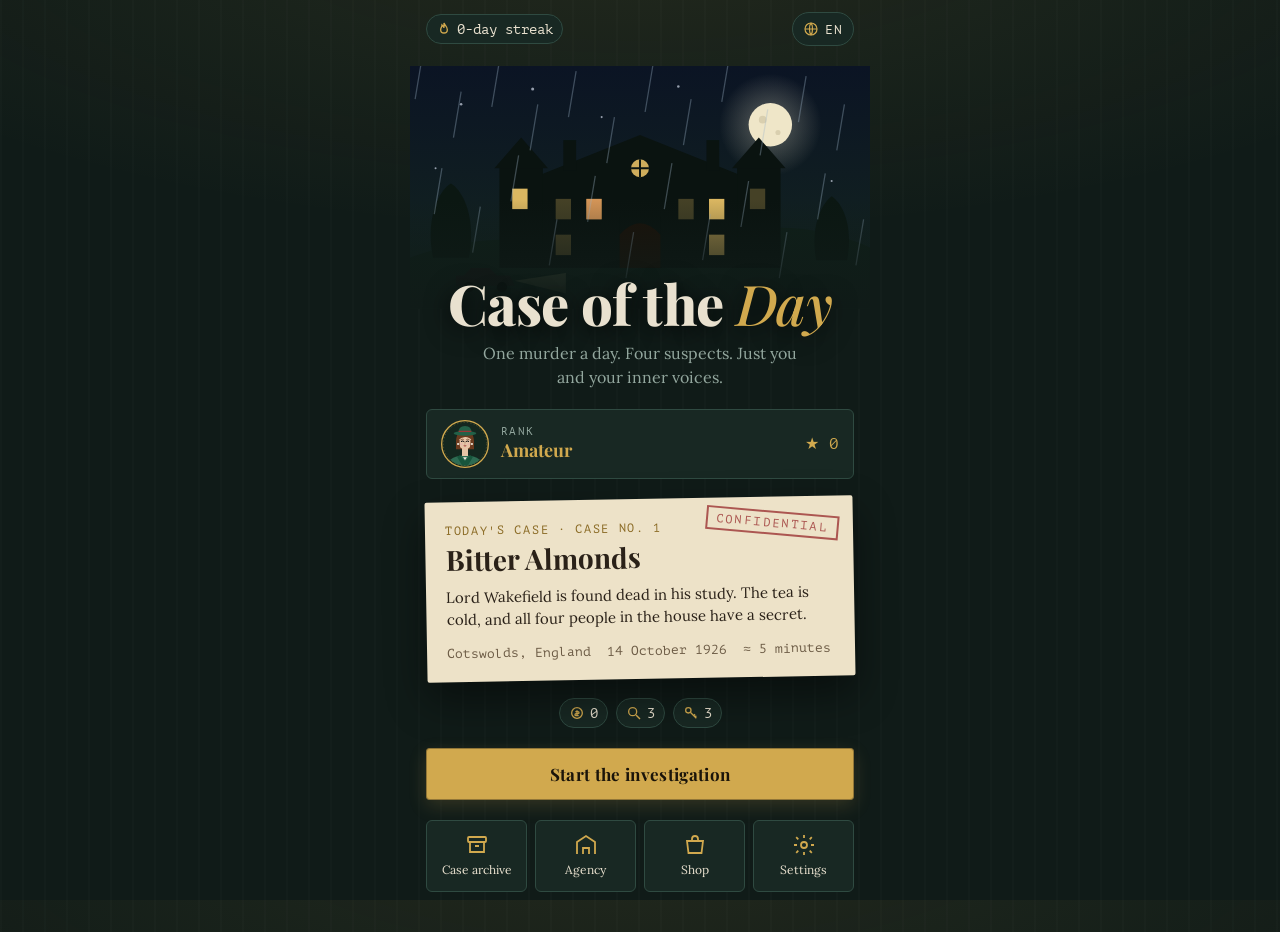
==== index.html @ a6a8a3fe "Case of the Day: web demo (43 cases) and privacy policy" ====
<!doctype html><html lang="en"><head><meta charset="utf-8">
<meta name="viewport" content="width=device-width,initial-scale=1,viewport-fit=cover,user-scalable=no">
<meta name="theme-color" content="#101b18">
<title>Case of the Day</title>
<style>:root{padding-top:env(safe-area-inset-top,0px);padding-bottom:env(safe-area-inset-bottom,0px)}body{margin:0;overscroll-behavior:none}img{max-width:100%}</style>
<meta name="description" content="A cozy 1920s mystery: one new case every day. Search the scene, catch the lie, name the culprit. Free in your browser.">
<meta property="og:title" content="Case of the Day">
<meta property="og:description" content="A cozy 1920s mystery: one new case every day. Search the scene, catch the lie, name the culprit. Free in your browser.">
<meta property="og:type" content="website">
<meta name="twitter:card" content="summary_large_image">
<link rel="icon" type="image/png" href="icon.png">
</head><body>
<link rel="stylesheet" href="fonts.css">
<link rel="stylesheet" href="css/app.css">

<div class="app" id="app">

  <!-- HOME -->
  <section id="s-home" hidden>
    <div class="title-top">
      <span class="chip" id="home-streak-chip"><svg viewBox="0 0 24 24" fill="none" stroke="currentColor" stroke-width="2"><path d="M12 3c1 4 5 5 5 10a5 5 0 0 1-10 0c0-3 2-4 2-7 1 1 2 2 3 4 0-3 0-5 0-7Z"/></svg><span id="home-streak"></span></span>
      <button class="lang-btn" data-open-lang><svg viewBox="0 0 24 24" fill="none" stroke="currentColor" stroke-width="1.8"><circle cx="12" cy="12" r="9"/><path d="M3 12h18M12 3c3 3.2 3 14.8 0 18M12 3c-3 3.2-3 14.8 0 18"/></svg><span class="lang-code">RU</span></button>
    </div>
    <div class="hero" aria-hidden="true">
      <svg viewBox="0 0 360 190">
        <defs>
          <linearGradient id="sky" x1="0" y1="0" x2="0" y2="1"><stop offset="0" stop-color="#0b1424"/><stop offset="1" stop-color="#14261f"/></linearGradient>
          <radialGradient id="moonglow" cx=".5" cy=".5" r=".5"><stop offset="0" stop-color="#f3ecd2" stop-opacity=".35"/><stop offset="1" stop-color="#f3ecd2" stop-opacity="0"/></radialGradient>
          <linearGradient id="fade" x1="0" y1="0" x2="0" y2="1"><stop offset=".55" stop-color="#101b18" stop-opacity="0"/><stop offset="1" stop-color="#101b18"/></linearGradient>
          <clipPath id="heroclip"><rect width="360" height="190"/></clipPath>
        </defs>
        <rect width="360" height="190" fill="url(#sky)"/>
        <circle cx="282" cy="46" r="40" fill="url(#moonglow)"/><circle cx="282" cy="46" r="17" fill="#efe6c8"/>
        <circle cx="276" cy="42" r="3" fill="#d9cfaf"/><circle cx="288" cy="52" r="2" fill="#d9cfaf"/>
        <g fill="#cfd7e6" opacity=".7"><circle cx="40" cy="30" r="1"/><circle cx="96" cy="18" r="1.2"/><circle cx="150" cy="40" r=".8"/><circle cx="210" cy="16" r="1"/><circle cx="330" cy="90" r=".8"/><circle cx="20" cy="80" r=".8"/></g>
        <path d="M0 150q60-22 120-10t120-6 120 8v48H0Z" fill="#0f1f19"/>
        <path d="M18 150c-6-30 4-52 14-58 10 6 20 28 14 58Z" fill="#0b1712"/><path d="M318 152c-5-26 4-44 12-50 9 6 17 24 12 50Z" fill="#0b1712"/>
        <g fill="#0a1310"><rect x="88" y="92" width="184" height="66"/><path d="M80 94 180 54 280 94Z"/><rect x="70" y="78" width="34" height="80"/><path d="M66 80 87 56 108 80Z"/><rect x="256" y="78" width="34" height="80"/><path d="M252 80 273 56 294 80Z"/><rect x="120" y="58" width="10" height="24"/><rect x="232" y="58" width="10" height="24"/><rect x="164" y="118" width="32" height="40"/></g>
        <path d="M164 158v-26q16-18 32 0v26" fill="#1a120a"/>
        <g fill="#f2c96a"><rect x="80" y="96" width="12" height="16" opacity=".9"/><rect x="114" y="104" width="12" height="16" opacity=".25"/><rect x="138" y="104" width="12" height="16" class="lit"/><rect x="210" y="104" width="12" height="16" opacity=".25"/><rect x="234" y="104" width="12" height="16" opacity=".9"/><rect x="266" y="96" width="12" height="16" opacity=".25"/><rect x="114" y="132" width="12" height="16" opacity=".25"/><rect x="234" y="132" width="12" height="16" opacity=".6"/><circle cx="180" cy="80" r="7" opacity=".85"/></g>
        <rect x="138" y="104" width="12" height="16" fill="#9c3434" opacity=".35"/><path d="M180 73v14M173 80h14" stroke="#0a1310" stroke-width="1.5"/>
        <g transform="translate(36 160)"><path d="M0 12h46l-4-8h-10l-6-6h-14l-6 6H0Z" fill="#161616"/><circle cx="10" cy="13" r="4" fill="#050505"/><circle cx="36" cy="13" r="4" fill="#050505"/><path d="M46 8l40-6v16Z" fill="#f2e3a6" opacity=".18"/></g>
        <g clip-path="url(#heroclip)" stroke="#9fb4c8" stroke-opacity=".35" stroke-width="1"><g class="rain"><path d="M10 -10l-6 36M40 20l-6 36M70 -4l-6 36M100 30l-6 36M130 4l-6 36M160 40l-6 36M190 0l-6 36M220 26l-6 36M250 -8l-6 36M280 34l-6 36M310 8l-6 36M340 30l-6 36"/><path d="M25 80l-6 36M55 110l-6 36M85 70l-6 36M115 120l-6 36M145 86l-6 36M175 130l-6 36M205 76l-6 36M235 116l-6 36M265 90l-6 36M295 130l-6 36M325 84l-6 36M355 120l-6 36"/></g></g>
        <rect width="360" height="190" fill="url(#fade)"/>
      </svg>
    </div>
    <div class="brand-wrap">
      <div class="brand" data-i18n-html="brand"></div>
      <p class="tagline" data-i18n="tagline"></p>
    </div>
    <div class="rank-card" id="home-rank"></div>
    <button class="offer-banner" id="home-offer" data-act="shop" hidden></button>
    <div class="gift-line" id="home-gift" hidden></div>
    <article class="case-card" id="home-case"></article>
    <div class="home-stats">
      <span class="chip"><svg viewBox="0 0 24 24" fill="none" stroke="currentColor" stroke-width="2"><circle cx="12" cy="12" r="8"/><path d="M12 8v8M9.5 10h4a1.5 1.5 0 0 1 0 3h-3a1.5 1.5 0 0 0 0 3h4"/></svg><span id="home-coins">0</span></span>
      <span class="chip"><svg viewBox="0 0 24 24" fill="none" stroke="currentColor" stroke-width="2"><circle cx="10" cy="10" r="6"/><path d="m15 15 6 6"/></svg><span id="home-hints">3</span></span>
      <span class="chip"><svg viewBox="0 0 24 24" fill="none" stroke="currentColor" stroke-width="2"><circle cx="8" cy="8" r="4"/><path d="M11 11l9 9M16 16l2-2M18 18l2-2"/></svg><span id="home-keys">3</span></span>
    </div>
    <button class="btn wide" id="btn-daily"></button>
    <div class="home-nav">
      <button class="icon-btn" id="btn-archive"><svg viewBox="0 0 24 24" fill="none" stroke="currentColor" stroke-width="1.8"><rect x="3" y="4" width="18" height="5" rx="1"/><path d="M5 9v10h14V9M10 13h4"/></svg><span data-i18n="archive"></span></button>
      <button class="icon-btn" id="btn-agency"><svg viewBox="0 0 24 24" fill="none" stroke="currentColor" stroke-width="1.8"><path d="M3 21V9l9-6 9 6v12"/><path d="M9 21v-6h6v6"/></svg><span data-i18n="agency"></span></button>
      <button class="icon-btn" id="btn-shop"><svg viewBox="0 0 24 24" fill="none" stroke="currentColor" stroke-width="1.8"><path d="M4 8h16l-1.5 12h-13Z"/><path d="M9 8V6a3 3 0 0 1 6 0v2"/></svg><span data-i18n="shop"></span></button>
      <button class="icon-btn" id="btn-settings"><svg viewBox="0 0 24 24" fill="none" stroke="currentColor" stroke-width="1.8"><circle cx="12" cy="12" r="3"/><path d="M12 2v3M12 19v3M4.2 4.2l2.1 2.1M17.7 17.7l2.1 2.1M2 12h3M19 12h3M4.2 19.8l2.1-2.1M17.7 6.3l2.1-2.1"/></svg><span data-i18n="settings"></span></button>
    </div>
  </section>

  <!-- INTRO -->
  <section id="s-intro" hidden>
    <div class="eyebrow" id="intro-eyebrow"></div>
    <h2 style="font-size:30px" id="intro-title"></h2>
    <div class="narr" id="intro-text"></div>
    <div class="cast" id="intro-cast"></div>
    <div class="voice static" id="intro-voice"></div>
    <div id="intro-disguise"></div>
    <button class="btn wide" id="btn-enter" data-i18n="enter"></button>
    <button class="btn ghost wide" data-go="home" data-i18n="home"></button>
  </section>

  <!-- SEARCH -->
  <section id="s-search" hidden style="padding-top:0">
    <header class="topbar">
      <button class="back" data-go="home" aria-label="Home">‹</button>
      <h1 id="search-title"></h1>
      <div class="chips">
        <span class="timer" id="search-timer">1:15</span>
        <button class="chip btnlike" id="search-hint"><svg viewBox="0 0 24 24" fill="none" stroke="currentColor" stroke-width="2"><circle cx="10" cy="10" r="6"/><path d="m15 15 6 6"/></svg><span id="search-hints">3</span></button>
      </div>
    </header>
    <div class="search-count" id="search-count"></div>
    <div class="scene-wrap" id="search-scene"></div>
    <p style="color:var(--muted);font-size:14px;margin:12px 0 0" data-i18n="searchHelp"></p>
  </section>

  <!-- MINI-GAME -->
  <section id="s-mini" hidden>
    <div class="mini-head">
      <div><div class="eyebrow" id="mini-eyebrow"></div><h2 style="font-size:26px;margin-top:4px" id="mini-title"></h2></div>
      <span class="chip"><svg viewBox="0 0 24 24" fill="none" stroke="currentColor" stroke-width="2"><circle cx="10" cy="10" r="6"/><path d="m15 15 6 6"/></svg><span id="mini-hints">3</span></span>
    </div>
    <p style="margin:0;color:var(--muted)" id="mini-help"></p>
    <div class="mini-box" id="mini-box"></div>
    <div class="finding mini-result" id="mini-result" hidden></div>
    <button class="btn ghost wide" id="mini-hint" data-i18n="miniHint"></button>
    <button class="btn wide" id="mini-next" data-i18n="next" hidden></button>
  </section>

  <!-- FINDINGS -->
  <section id="s-findings" hidden>
    <div class="eyebrow" data-i18n="searchDone"></div>
    <h2 style="font-size:28px" data-i18n="findingsTitle"></h2>
    <div style="display:grid;gap:10px" id="findings-list"></div>
    <button class="btn wide" id="btn-to-hub" data-i18n="toHub"></button>
  </section>

  <!-- HUB -->
  <section id="s-hub" hidden style="padding-top:0">
    <header class="topbar">
      <button class="back" data-go="home" aria-label="Home">‹</button>
      <h1 id="hub-title"></h1>
      <div class="chips">
        <button class="chip btnlike" id="hub-hint"><svg viewBox="0 0 24 24" fill="none" stroke="currentColor" stroke-width="2"><circle cx="10" cy="10" r="6"/><path d="m15 15 6 6"/></svg><span id="hub-hints">3</span></button>
        <span class="chip"><svg viewBox="0 0 24 24" fill="none" stroke="currentColor" stroke-width="2"><circle cx="12" cy="12" r="8"/><path d="M12 8v8M9.5 10h4a1.5 1.5 0 0 1 0 3h-3a1.5 1.5 0 0 0 0 3h4"/></svg><span id="hub-coins">0</span></span>
      </div>
    </header>
    <div class="stage">
      <div id="tab-scene" hidden>
        <div class="hintline"><span data-i18n="sceneHelp"></span></div>
        <div class="token-line" id="token-line"></div>
        <div class="scene-wrap" id="hub-scene" style="margin-top:12px"></div>
      </div>
      <div id="tab-suspects">
        <div class="hintline"><span data-i18n="suspectsHelp"></span></div>
        <div class="suspects" id="suspects" style="margin-top:12px"></div>
      </div>
      <div id="tab-notes" hidden>
        <div class="hintline"><span data-i18n="notesHelp"></span></div>
        <div class="notebook" id="notebook" style="margin-top:12px"></div>
      </div>
    </div>
    <nav class="tabbar">
      <div class="tabbar-in" role="tablist">
        <button class="tab" role="tab" data-tab="scene"><svg viewBox="0 0 24 24" fill="none" stroke="currentColor" stroke-width="1.8"><circle cx="10" cy="10" r="6"/><path d="m15 15 6 6"/></svg><span class="lbl" data-i18n="tabScene"></span></button>
        <button class="tab" role="tab" data-tab="suspects"><svg viewBox="0 0 24 24" fill="none" stroke="currentColor" stroke-width="1.8"><circle cx="9" cy="8" r="3.5"/><path d="M2.5 20c.8-4 3.4-6 6.5-6s5.7 2 6.5 6"/><circle cx="17" cy="9" r="2.5"/><path d="M17 14c2.3 0 4 1.5 4.5 4.5"/></svg><span class="lbl" data-i18n="tabSus"></span><span class="badge" id="badge-sus" hidden></span></button>
        <button class="tab" role="tab" data-tab="notes"><svg viewBox="0 0 24 24" fill="none" stroke="currentColor" stroke-width="1.8"><path d="M5 3h12a2 2 0 0 1 2 2v16H7a2 2 0 0 1-2-2Z"/><path d="M9 8h6M9 12h6M9 16h4"/></svg><span class="lbl" data-i18n="tabNotes"></span></button>
        <button class="btn accuse-btn" id="btn-accuse" data-i18n="accuse"></button>
      </div>
    </nav>
  </section>

  <!-- ACCUSE -->
  <section id="s-accuse" hidden>
    <div>
      <div class="eyebrow" data-i18n="accEyebrow"></div>
      <h2 style="font-size:28px;margin-top:6px" data-i18n="accTitle"></h2>
    </div>
    <div class="attempts" id="attempts"></div>
    <div class="pick-grid" id="pick-sus"></div>
    <div id="ev-wrap" hidden>
      <div class="prove-head"><h3 style="font-size:19px" data-i18n="prove"></h3><span id="prove-count">0 / 2</span></div>
      <div class="ev-list" id="pick-ev"></div>
    </div>
    <div class="verdict" id="verdict" hidden></div>
    <button class="btn ghost wide" id="btn-ask-logic" data-act="ask-logic" data-i18n="askLogic" hidden></button>
    <button class="btn wide" id="btn-confirm" disabled data-i18n="confirm"></button>
    <button class="btn ghost wide" data-go="hub" data-i18n="back"></button>
  </section>

  <!-- RESULT -->
  <section id="s-result" hidden>
    <div class="result-hero"><div id="r-portrait"></div><div class="stamp" id="r-stamp"></div></div>
    <div class="stars" id="r-stars"></div>
    <div class="reward-row">
      <div class="reward"><b id="r-coins">0</b><span data-i18n="rCoins"></span></div>
      <div class="reward"><b id="r-time">0:00</b><span data-i18n="rTime"></span></div>
      <div class="reward"><b id="r-lies">0/0</b><span>💥</span></div>
    </div>
    <div class="solution" id="r-solution"></div>
    <button class="btn wide" id="btn-double" data-act="double" hidden></button>
    <div class="share-box">
      <div class="eyebrow" data-i18n="brag"></div>
      <pre id="r-share"></pre>
      <button class="btn" id="btn-share" data-i18n="shareBtn"></button>
    </div>
    <button class="agency-progress" id="r-agency" data-go="agency"></button>
    <div class="countdown"><span data-i18n="nextIn"></span> <b id="r-next">--:--:--</b></div>
    <div class="notif-ask" id="r-notif" hidden></div>
    <form class="feedback" id="fb">
      <h3 data-i18n="fbTitle"></h3>
      <div class="rate" id="fb-rate" role="group" data-i18n-aria="rateAria">
        <button type="button" data-r="1">1</button><button type="button" data-r="2">2</button><button type="button" data-r="3">3</button><button type="button" data-r="4">4</button><button type="button" data-r="5">5</button>
      </div>
      <label for="fb-text" data-i18n="fbLabel"></label>
      <textarea id="fb-text" maxlength="2000" data-i18n-ph="fbPh"></textarea>
      <button class="btn" type="submit" id="fb-send" data-i18n="fbSend"></button>
      <div class="fb-status" id="fb-status" role="status"></div>
    </form>
    <button class="btn ghost wide" data-go="home" data-i18n="home"></button>
  </section>

  <!-- AGENCY -->
  <section id="s-agency" hidden style="padding-top:0">
    <header class="topbar">
      <button class="back" data-go="home" aria-label="Home">‹</button>
      <h1 data-i18n="agencyT"></h1>
      <div class="chips"><span class="chip"><svg viewBox="0 0 24 24" fill="none" stroke="currentColor" stroke-width="2"><circle cx="12" cy="12" r="8"/><path d="M12 8v8M9.5 10h4a1.5 1.5 0 0 1 0 3h-3a1.5 1.5 0 0 0 0 3h4"/></svg><span id="agency-coins">0</span></span></div>
    </header>
    <div id="agency-room"></div>
    <div><div class="eyebrow" data-i18n="agencyStory"></div><p style="margin:6px 0 0;color:var(--muted);font-size:15px" id="agency-intro"></p></div>
    <div class="rooms" id="agency-rooms"></div>
    <div id="agency-disguise"></div>
    <div><div class="eyebrow" style="margin-bottom:10px" data-i18n="trophies"></div><div class="trophies" id="agency-trophies"></div></div>
  </section>
</div>

<div class="voice-layer" id="voice-layer" aria-live="polite"></div>
<div id="overlay-root"></div>

<script src="js/ui-text.js"></script>
<script src="js/meta-text.js"></script>
<script src="js/minigames.js"></script>
<script src="js/portraits.js"></script>
<script src="js/scenes.js"></script>
<script src="js/audio.js"></script>
<script src="js/platform.js"></script>
<!-- Cases in the game. A new case is added here only after qa-tester ✅ (studio/design/case-pipeline.md); a file in cases/ alone does not reach players. -->
<script src="cases/case001.js"></script>

<script src="cases/case002.js"></script>

<script src="cases/case003.js"></script>

<script src="cases/case004.js"></script>

<script src="cases/case005.js"></script>

<script src="cases/case006.js"></script>

<script src="cases/case007.js"></script>

<script src="cases/case008.js"></script>

<script src="cases/case009.js"></script>

<script src="cases/case010.js"></script>

<script src="cases/case011.js"></script>

<script src="cases/case012.js"></script>

<script src="cases/case013.js"></script>

<script src="cases/case014.js"></script>

<script src="cases/case015.js"></script>

<script src="cases/case016.js"></script>

<script src="cases/case017.js"></script>

<script src="cases/case018.js"></script>

<script src="cases/case019.js"></script>

<script src="cases/case020.js"></script>

<script src="cases/case021.js"></script>

<script src="cases/case022.js"></script>

<script src="cases/case023.js"></script>

<script src="cases/case024.js"></script>

<script src="cases/case025.js"></script>

<script src="cases/case026.js"></script>

<script src="cases/case027.js"></script>

<script src="cases/case028.js"></script>

<script src="cases/case029.js"></script>

<script src="cases/case030.js"></script>

<script src="cases/case031.js"></script>

<script src="cases/case032.js"></script>

<script src="cases/case033.js"></script>

<script src="cases/case034.js"></script>

<script src="cases/case035.js"></script>

<script src="cases/case036.js"></script>

<script src="cases/case037.js"></script>

<script src="cases/case038.js"></script>

<script src="cases/case039.js"></script>

<script src="cases/case040.js"></script>

<script src="cases/case041.js"></script>

<script src="cases/case042.js"></script>

<script src="cases/case043.js"></script>

<script src="js/demo-config.js"></script>
<script src="js/game.js"></script>

</body></html>
---- fonts.css ----
/* cyrillic-ext */
@font-face {
  font-family: 'Lora';
  font-style: italic;
  font-weight: 400;
  font-display: swap;
  src: url(fonts/f000.woff2) format('woff2');
  unicode-range: U+0460-052F, U+1C80-1C8A, U+20B4, U+2DE0-2DFF, U+A640-A69F, U+FE2E-FE2F;
}
/* cyrillic */
@font-face {
  font-family: 'Lora';
  font-style: italic;
  font-weight: 400;
  font-display: swap;
  src: url(fonts/f001.woff2) format('woff2');
  unicode-range: U+0301, U+0400-045F, U+0490-0491, U+04B0-04B1, U+2116;
}
/* math */
@font-face {
  font-family: 'Lora';
  font-style: italic;
  font-weight: 400;
  font-display: swap;
  src: url(fonts/f002.woff2) format('woff2');
  unicode-range: U+0302-0303, U+0305, U+0307-0308, U+0310, U+0312, U+0315, U+031A, U+0326-0327, U+032C, U+032F-0330, U+0332-0333, U+0338, U+033A, U+0346, U+034D, U+0391-03A1, U+03A3-03A9, U+03B1-03C9, U+03D1, U+03D5-03D6, U+03F0-03F1, U+03F4-03F5, U+2016-2017, U+2034-2038, U+203C, U+2040, U+2043, U+2047, U+2050, U+2057, U+205F, U+2070-2071, U+2074-209F, U+20D0-20DC, U+20E1, U+20E5-20EF, U+2100-2112, U+2114-2115, U+2117-2121, U+2123-214F, U+2190, U+2192, U+2194-21AE, U+21B0-21E5, U+21F1-21F2, U+21F4-2211, U+2213-2214, U+2216-22FF, U+2308-230B, U+2310, U+2319, U+231C-2321, U+2336-237A, U+237C, U+2395, U+239B-23B7, U+23D0, U+23DC-23E1, U+2474-2475, U+25AF, U+25B3, U+25B7, U+25BD, U+25C1, U+25CA, U+25CC, U+25FB, U+266D-266F, U+27C0-27FF, U+2900-2AFF, U+2B0E-2B11, U+2B30-2B4C, U+2BFE, U+3030, U+FF5B, U+FF5D, U+1D400-1D7FF, U+1EE00-1EEFF;
}
/* symbols */
@font-face {
  font-family: 'Lora';
  font-style: italic;
  font-weight: 400;
  font-display: swap;
  src: url(fonts/f003.woff2) format('woff2');
  unicode-range: U+0001-000C, U+000E-001F, U+007F-009F, U+20DD-20E0, U+20E2-20E4, U+2150-218F, U+2190, U+2192, U+2194-2199, U+21AF, U+21E6-21F0, U+21F3, U+2218-2219, U+2299, U+22C4-22C6, U+2300-243F, U+2440-244A, U+2460-24FF, U+25A0-27BF, U+2800-28FF, U+2921-2922, U+2981, U+29BF, U+29EB, U+2B00-2BFF, U+4DC0-4DFF, U+FFF9-FFFB, U+10140-1018E, U+10190-1019C, U+101A0, U+101D0-101FD, U+102E0-102FB, U+10E60-10E7E, U+1D2C0-1D2D3, U+1D2E0-1D37F, U+1F000-1F0FF, U+1F100-1F1AE, U+1F1E6-1F1FF, U+1F30D-1F30F, U+1F315, U+1F31C, U+1F31E, U+1F320-1F32C, U+1F336, U+1F378, U+1F37D, U+1F382, U+1F393-1F39F, U+1F3A7-1F3A8, U+1F3AC-1F3AF, U+1F3C2, U+1F3C4-1F3C6, U+1F3CA-1F3CE, U+1F3D4-1F3E0, U+1F3ED, U+1F3F1-1F3F3, U+1F3F5-1F3F7, U+1F408, U+1F415, U+1F41F, U+1F426, U+1F43F, U+1F441-1F442, U+1F444, U+1F446-1F449, U+1F44C-1F44E, U+1F453, U+1F46A, U+1F47D, U+1F4A3, U+1F4B0, U+1F4B3, U+1F4B9, U+1F4BB, U+1F4BF, U+1F4C8-1F4CB, U+1F4D6, U+1F4DA, U+1F4DF, U+1F4E3-1F4E6, U+1F4EA-1F4ED, U+1F4F7, U+1F4F9-1F4FB, U+1F4FD-1F4FE, U+1F503, U+1F507-1F50B, U+1F50D, U+1F512-1F513, U+1F53E-1F54A, U+1F54F-1F5FA, U+1F610, U+1F650-1F67F, U+1F687, U+1F68D, U+1F691, U+1F694, U+1F698, U+1F6AD, U+1F6B2, U+1F6B9-1F6BA, U+1F6BC, U+1F6C6-1F6CF, U+1F6D3-1F6D7, U+1F6E0-1F6EA, U+1F6F0-1F6F3, U+1F6F7-1F6FC, U+1F700-1F80B, U+1F810-1F847, U+1F850-1F859, U+1F860-1F887, U+1F890-1F8AD, U+1F8B0-1F8BB, U+1F8C0-1F8C1, U+1F8D0-1F8D8, U+1F900-1F90B, U+1F93B, U+1F946, U+1F984, U+1F996, U+1F9E9, U+1FA00-1FA6F, U+1FA70-1FA7C, U+1FA80-1FAC6, U+1FAC8, U+1FACC-1FADD, U+1FADF-1FAEB, U+1FAEF-1FAFA, U+1FB00-1FBFF;
}
/* vietnamese */
@font-face {
  font-family: 'Lora';
  font-style: italic;
  font-weight: 400;
  font-display: swap;
  src: url(fonts/f004.woff2) format('woff2');
  unicode-range: U+0102-0103, U+0110-0111, U+0128-0129, U+0168-0169, U+01A0-01A1, U+01AF-01B0, U+0300-0301, U+0303-0304, U+0308-0309, U+0323, U+0329, U+1EA0-1EF9, U+20AB;
}
/* latin-ext */
@font-face {
  font-family: 'Lora';
  font-style: italic;
  font-weight: 400;
  font-display: swap;
  src: url(fonts/f005.woff2) format('woff2');
  unicode-range: U+0100-02BA, U+02BD-02C5, U+02C7-02CC, U+02CE-02D7, U+02DD-02FF, U+0304, U+0308, U+0329, U+1D00-1DBF, U+1E00-1E9F, U+1EF2-1EFF, U+2020, U+20A0-20AB, U+20AD-20C4, U+2113, U+2C60-2C7F, U+A720-A7FF;
}
/* latin */
@font-face {
  font-family: 'Lora';
  font-style: italic;
  font-weight: 400;
  font-display: swap;
  src: url(fonts/f006.woff2) format('woff2');
  unicode-range: U+0000-00FF, U+0131, U+0152-0153, U+02BB-02BC, U+02C6, U+02DA, U+02DC, U+0304, U+0308, U+0329, U+2000-206F, U+20AC, U+2122, U+2191, U+2193, U+2212, U+2215, U+FEFF, U+FFFD;
}
/* cyrillic-ext */
@font-face {
  font-family: 'Lora';
  font-style: normal;
  font-weight: 400;
  font-display: swap;
  src: url(fonts/f007.woff2) format('woff2');
  unicode-range: U+0460-052F, U+1C80-1C8A, U+20B4, U+2DE0-2DFF, U+A640-A69F, U+FE2E-FE2F;
}
/* cyrillic */
@font-face {
  font-family: 'Lora';
  font-style: normal;
  font-weight: 400;
  font-display: swap;
  src: url(fonts/f008.woff2) format('woff2');
  unicode-range: U+0301, U+0400-045F, U+0490-0491, U+04B0-04B1, U+2116;
}
/* math */
@font-face {
  font-family: 'Lora';
  font-style: normal;
  font-weight: 400;
  font-display: swap;
  src: url(fonts/f009.woff2) format('woff2');
  unicode-range: U+0302-0303, U+0305, U+0307-0308, U+0310, U+0312, U+0315, U+031A, U+0326-0327, U+032C, U+032F-0330, U+0332-0333, U+0338, U+033A, U+0346, U+034D, U+0391-03A1, U+03A3-03A9, U+03B1-03C9, U+03D1, U+03D5-03D6, U+03F0-03F1, U+03F4-03F5, U+2016-2017, U+2034-2038, U+203C, U+2040, U+2043, U+2047, U+2050, U+2057, U+205F, U+2070-2071, U+2074-209F, U+20D0-20DC, U+20E1, U+20E5-20EF, U+2100-2112, U+2114-2115, U+2117-2121, U+2123-214F, U+2190, U+2192, U+2194-21AE, U+21B0-21E5, U+21F1-21F2, U+21F4-2211, U+2213-2214, U+2216-22FF, U+2308-230B, U+2310, U+2319, U+231C-2321, U+2336-237A, U+237C, U+2395, U+239B-23B7, U+23D0, U+23DC-23E1, U+2474-2475, U+25AF, U+25B3, U+25B7, U+25BD, U+25C1, U+25CA, U+25CC, U+25FB, U+266D-266F, U+27C0-27FF, U+2900-2AFF, U+2B0E-2B11, U+2B30-2B4C, U+2BFE, U+3030, U+FF5B, U+FF5D, U+1D400-1D7FF, U+1EE00-1EEFF;
}
/* symbols */
@font-face {
  font-family: 'Lora';
  font-style: normal;
  font-weight: 400;
  font-display: swap;
  src: url(fonts/f010.woff2) format('woff2');
  unicode-range: U+0001-000C, U+000E-001F, U+007F-009F, U+20DD-20E0, U+20E2-20E4, U+2150-218F, U+2190, U+2192, U+2194-2199, U+21AF, U+21E6-21F0, U+21F3, U+2218-2219, U+2299, U+22C4-22C6, U+2300-243F, U+2440-244A, U+2460-24FF, U+25A0-27BF, U+2800-28FF, U+2921-2922, U+2981, U+29BF, U+29EB, U+2B00-2BFF, U+4DC0-4DFF, U+FFF9-FFFB, U+10140-1018E, U+10190-1019C, U+101A0, U+101D0-101FD, U+102E0-102FB, U+10E60-10E7E, U+1D2C0-1D2D3, U+1D2E0-1D37F, U+1F000-1F0FF, U+1F100-1F1AE, U+1F1E6-1F1FF, U+1F30D-1F30F, U+1F315, U+1F31C, U+1F31E, U+1F320-1F32C, U+1F336, U+1F378, U+1F37D, U+1F382, U+1F393-1F39F, U+1F3A7-1F3A8, U+1F3AC-1F3AF, U+1F3C2, U+1F3C4-1F3C6, U+1F3CA-1F3CE, U+1F3D4-1F3E0, U+1F3ED, U+1F3F1-1F3F3, U+1F3F5-1F3F7, U+1F408, U+1F415, U+1F41F, U+1F426, U+1F43F, U+1F441-1F442, U+1F444, U+1F446-1F449, U+1F44C-1F44E, U+1F453, U+1F46A, U+1F47D, U+1F4A3, U+1F4B0, U+1F4B3, U+1F4B9, U+1F4BB, U+1F4BF, U+1F4C8-1F4CB, U+1F4D6, U+1F4DA, U+1F4DF, U+1F4E3-1F4E6, U+1F4EA-1F4ED, U+1F4F7, U+1F4F9-1F4FB, U+1F4FD-1F4FE, U+1F503, U+1F507-1F50B, U+1F50D, U+1F512-1F513, U+1F53E-1F54A, U+1F54F-1F5FA, U+1F610, U+1F650-1F67F, U+1F687, U+1F68D, U+1F691, U+1F694, U+1F698, U+1F6AD, U+1F6B2, U+1F6B9-1F6BA, U+1F6BC, U+1F6C6-1F6CF, U+1F6D3-1F6D7, U+1F6E0-1F6EA, U+1F6F0-1F6F3, U+1F6F7-1F6FC, U+1F700-1F80B, U+1F810-1F847, U+1F850-1F859, U+1F860-1F887, U+1F890-1F8AD, U+1F8B0-1F8BB, U+1F8C0-1F8C1, U+1F8D0-1F8D8, U+1F900-1F90B, U+1F93B, U+1F946, U+1F984, U+1F996, U+1F9E9, U+1FA00-1FA6F, U+1FA70-1FA7C, U+1FA80-1FAC6, U+1FAC8, U+1FACC-1FADD, U+1FADF-1FAEB, U+1FAEF-1FAFA, U+1FB00-1FBFF;
}
/* vietnamese */
@font-face {
  font-family: 'Lora';
  font-style: normal;
  font-weight: 400;
  font-display: swap;
  src: url(fonts/f011.woff2) format('woff2');
  unicode-range: U+0102-0103, U+0110-0111, U+0128-0129, U+0168-0169, U+01A0-01A1, U+01AF-01B0, U+0300-0301, U+0303-0304, U+0308-0309, U+0323, U+0329, U+1EA0-1EF9, U+20AB;
}
/* latin-ext */
@font-face {
  font-family: 'Lora';
  font-style: normal;
  font-weight: 400;
  font-display: swap;
  src: url(fonts/f012.woff2) format('woff2');
  unicode-range: U+0100-02BA, U+02BD-02C5, U+02C7-02CC, U+02CE-02D7, U+02DD-02FF, U+0304, U+0308, U+0329, U+1D00-1DBF, U+1E00-1E9F, U+1EF2-1EFF, U+2020, U+20A0-20AB, U+20AD-20C4, U+2113, U+2C60-2C7F, U+A720-A7FF;
}
/* latin */
@font-face {
  font-family: 'Lora';
  font-style: normal;
  font-weight: 400;
  font-display: swap;
  src: url(fonts/f013.woff2) format('woff2');
  unicode-range: U+0000-00FF, U+0131, U+0152-0153, U+02BB-02BC, U+02C6, U+02DA, U+02DC, U+0304, U+0308, U+0329, U+2000-206F, U+20AC, U+2122, U+2191, U+2193, U+2212, U+2215, U+FEFF, U+FFFD;
}
/* cyrillic-ext */
@font-face {
  font-family: 'Lora';
  font-style: normal;
  font-weight: 600;
  font-display: swap;
  src: url(fonts/f007.woff2) format('woff2');
  unicode-range: U+0460-052F, U+1C80-1C8A, U+20B4, U+2DE0-2DFF, U+A640-A69F, U+FE2E-FE2F;
}
/* cyrillic */
@font-face {
  font-family: 'Lora';
  font-style: normal;
  font-weight: 600;
  font-display: swap;
  src: url(fonts/f008.woff2) format('woff2');
  unicode-range: U+0301, U+0400-045F, U+0490-0491, U+04B0-04B1, U+2116;
}
/* math */
@font-face {
  font-family: 'Lora';
  font-style: normal;
  font-weight: 600;
  font-display: swap;
  src: url(fonts/f009.woff2) format('woff2');
  unicode-range: U+0302-0303, U+0305, U+0307-0308, U+0310, U+0312, U+0315, U+031A, U+0326-0327, U+032C, U+032F-0330, U+0332-0333, U+0338, U+033A, U+0346, U+034D, U+0391-03A1, U+03A3-03A9, U+03B1-03C9, U+03D1, U+03D5-03D6, U+03F0-03F1, U+03F4-03F5, U+2016-2017, U+2034-2038, U+203C, U+2040, U+2043, U+2047, U+2050, U+2057, U+205F, U+2070-2071, U+2074-209F, U+20D0-20DC, U+20E1, U+20E5-20EF, U+2100-2112, U+2114-2115, U+2117-2121, U+2123-214F, U+2190, U+2192, U+2194-21AE, U+21B0-21E5, U+21F1-21F2, U+21F4-2211, U+2213-2214, U+2216-22FF, U+2308-230B, U+2310, U+2319, U+231C-2321, U+2336-237A, U+237C, U+2395, U+239B-23B7, U+23D0, U+23DC-23E1, U+2474-2475, U+25AF, U+25B3, U+25B7, U+25BD, U+25C1, U+25CA, U+25CC, U+25FB, U+266D-266F, U+27C0-27FF, U+2900-2AFF, U+2B0E-2B11, U+2B30-2B4C, U+2BFE, U+3030, U+FF5B, U+FF5D, U+1D400-1D7FF, U+1EE00-1EEFF;
}
/* symbols */
@font-face {
  font-family: 'Lora';
  font-style: normal;
  font-weight: 600;
  font-display: swap;
  src: url(fonts/f010.woff2) format('woff2');
  unicode-range: U+0001-000C, U+000E-001F, U+007F-009F, U+20DD-20E0, U+20E2-20E4, U+2150-218F, U+2190, U+2192, U+2194-2199, U+21AF, U+21E6-21F0, U+21F3, U+2218-2219, U+2299, U+22C4-22C6, U+2300-243F, U+2440-244A, U+2460-24FF, U+25A0-27BF, U+2800-28FF, U+2921-2922, U+2981, U+29BF, U+29EB, U+2B00-2BFF, U+4DC0-4DFF, U+FFF9-FFFB, U+10140-1018E, U+10190-1019C, U+101A0, U+101D0-101FD, U+102E0-102FB, U+10E60-10E7E, U+1D2C0-1D2D3, U+1D2E0-1D37F, U+1F000-1F0FF, U+1F100-1F1AE, U+1F1E6-1F1FF, U+1F30D-1F30F, U+1F315, U+1F31C, U+1F31E, U+1F320-1F32C, U+1F336, U+1F378, U+1F37D, U+1F382, U+1F393-1F39F, U+1F3A7-1F3A8, U+1F3AC-1F3AF, U+1F3C2, U+1F3C4-1F3C6, U+1F3CA-1F3CE, U+1F3D4-1F3E0, U+1F3ED, U+1F3F1-1F3F3, U+1F3F5-1F3F7, U+1F408, U+1F415, U+1F41F, U+1F426, U+1F43F, U+1F441-1F442, U+1F444, U+1F446-1F449, U+1F44C-1F44E, U+1F453, U+1F46A, U+1F47D, U+1F4A3, U+1F4B0, U+1F4B3, U+1F4B9, U+1F4BB, U+1F4BF, U+1F4C8-1F4CB, U+1F4D6, U+1F4DA, U+1F4DF, U+1F4E3-1F4E6, U+1F4EA-1F4ED, U+1F4F7, U+1F4F9-1F4FB, U+1F4FD-1F4FE, U+1F503, U+1F507-1F50B, U+1F50D, U+1F512-1F513, U+1F53E-1F54A, U+1F54F-1F5FA, U+1F610, U+1F650-1F67F, U+1F687, U+1F68D, U+1F691, U+1F694, U+1F698, U+1F6AD, U+1F6B2, U+1F6B9-1F6BA, U+1F6BC, U+1F6C6-1F6CF, U+1F6D3-1F6D7, U+1F6E0-1F6EA, U+1F6F0-1F6F3, U+1F6F7-1F6FC, U+1F700-1F80B, U+1F810-1F847, U+1F850-1F859, U+1F860-1F887, U+1F890-1F8AD, U+1F8B0-1F8BB, U+1F8C0-1F8C1, U+1F8D0-1F8D8, U+1F900-1F90B, U+1F93B, U+1F946, U+1F984, U+1F996, U+1F9E9, U+1FA00-1FA6F, U+1FA70-1FA7C, U+1FA80-1FAC6, U+1FAC8, U+1FACC-1FADD, U+1FADF-1FAEB, U+1FAEF-1FAFA, U+1FB00-1FBFF;
}
/* vietnamese */
@font-face {
  font-family: 'Lora';
  font-style: normal;
  font-weight: 600;
  font-display: swap;
  src: url(fonts/f011.woff2) format('woff2');
  unicode-range: U+0102-0103, U+0110-0111, U+0128-0129, U+0168-0169, U+01A0-01A1, U+01AF-01B0, U+0300-0301, U+0303-0304, U+0308-0309, U+0323, U+0329, U+1EA0-1EF9, U+20AB;
}
/* latin-ext */
@font-face {
  font-family: 'Lora';
  font-style: normal;
  font-weight: 600;
  font-display: swap;
  src: url(fonts/f012.woff2) format('woff2');
  unicode-range: U+0100-02BA, U+02BD-02C5, U+02C7-02CC, U+02CE-02D7, U+02DD-02FF, U+0304, U+0308, U+0329, U+1D00-1DBF, U+1E00-1E9F, U+1EF2-1EFF, U+2020, U+20A0-20AB, U+20AD-20C4, U+2113, U+2C60-2C7F, U+A720-A7FF;
}
/* latin */
@font-face {
  font-family: 'Lora';
  font-style: normal;
  font-weight: 600;
  font-display: swap;
  src: url(fonts/f013.woff2) format('woff2');
  unicode-range: U+0000-00FF, U+0131, U+0152-0153, U+02BB-02BC, U+02C6, U+02DA, U+02DC, U+0304, U+0308, U+0329, U+2000-206F, U+20AC, U+2122, U+2191, U+2193, U+2212, U+2215, U+FEFF, U+FFFD;
}
/* cyrillic-ext */
@font-face {
  font-family: 'PT Mono';
  font-style: normal;
  font-weight: 400;
  font-display: swap;
  src: url(fonts/f014.woff2) format('woff2');
  unicode-range: U+0460-052F, U+1C80-1C8A, U+20B4, U+2DE0-2DFF, U+A640-A69F, U+FE2E-FE2F;
}
/* cyrillic */
@font-face {
  font-family: 'PT Mono';
  font-style: normal;
  font-weight: 400;
  font-display: swap;
  src: url(fonts/f015.woff2) format('woff2');
  unicode-range: U+0301, U+0400-045F, U+0490-0491, U+04B0-04B1, U+2116;
}
/* latin-ext */
@font-face {
  font-family: 'PT Mono';
  font-style: normal;
  font-weight: 400;
  font-display: swap;
  src: url(fonts/f016.woff2) format('woff2');
  unicode-range: U+0100-02BA, U+02BD-02C5, U+02C7-02CC, U+02CE-02D7, U+02DD-02FF, U+0304, U+0308, U+0329, U+1D00-1DBF, U+1E00-1E9F, U+1EF2-1EFF, U+2020, U+20A0-20AB, U+20AD-20C4, U+2113, U+2C60-2C7F, U+A720-A7FF;
}
/* latin */
@font-face {
  font-family: 'PT Mono';
  font-style: normal;
  font-weight: 400;
  font-display: swap;
  src: url(fonts/f017.woff2) format('woff2');
  unicode-range: U+0000-00FF, U+0131, U+0152-0153, U+02BB-02BC, U+02C6, U+02DA, U+02DC, U+0304, U+0308, U+0329, U+2000-206F, U+20AC, U+2122, U+2191, U+2193, U+2212, U+2215, U+FEFF, U+FFFD;
}
/* cyrillic */
@font-face {
  font-family: 'Playfair Display';
  font-style: italic;
  font-weight: 500;
  font-display: swap;
  src: url(fonts/f018.woff2) format('woff2');
  unicode-range: U+0301, U+0400-045F, U+0490-0491, U+04B0-04B1, U+2116;
}
/* vietnamese */
@font-face {
  font-family: 'Playfair Display';
  font-style: italic;
  font-weight: 500;
  font-display: swap;
  src: url(fonts/f019.woff2) format('woff2');
  unicode-range: U+0102-0103, U+0110-0111, U+0128-0129, U+0168-0169, U+01A0-01A1, U+01AF-01B0, U+0300-0301, U+0303-0304, U+0308-0309, U+0323, U+0329, U+1EA0-1EF9, U+20AB;
}
/* latin-ext */
@font-face {
  font-family: 'Playfair Display';
  font-style: italic;
  font-weight: 500;
  font-display: swap;
  src: url(fonts/f020.woff2) format('woff2');
  unicode-range: U+0100-02BA, U+02BD-02C5, U+02C7-02CC, U+02CE-02D7, U+02DD-02FF, U+0304, U+0308, U+0329, U+1D00-1DBF, U+1E00-1E9F, U+1EF2-1EFF, U+2020, U+20A0-20AB, U+20AD-20C4, U+2113, U+2C60-2C7F, U+A720-A7FF;
}
/* latin */
@font-face {
  font-family: 'Playfair Display';
  font-style: italic;
  font-weight: 500;
  font-display: swap;
  src: url(fonts/f021.woff2) format('woff2');
  unicode-range: U+0000-00FF, U+0131, U+0152-0153, U+02BB-02BC, U+02C6, U+02DA, U+02DC, U+0304, U+0308, U+0329, U+2000-206F, U+20AC, U+2122, U+2191, U+2193, U+2212, U+2215, U+FEFF, U+FFFD;
}
/* cyrillic */
@font-face {
  font-family: 'Playfair Display';
  font-style: italic;
  font-weight: 800;
  font-display: swap;
  src: url(fonts/f018.woff2) format('woff2');
  unicode-range: U+0301, U+0400-045F, U+0490-0491, U+04B0-04B1, U+2116;
}
/* vietnamese */
@font-face {
  font-family: 'Playfair Display';
  font-style: italic;
  font-weight: 800;
  font-display: swap;
  src: url(fonts/f019.woff2) format('woff2');
  unicode-range: U+0102-0103, U+0110-0111, U+0128-0129, U+0168-0169, U+01A0-01A1, U+01AF-01B0, U+0300-0301, U+0303-0304, U+0308-0309, U+0323, U+0329, U+1EA0-1EF9, U+20AB;
}
/* latin-ext */
@font-face {
  font-family: 'Playfair Display';
  font-style: italic;
  font-weight: 800;
  font-display: swap;
  src: url(fonts/f020.woff2) format('woff2');
  unicode-range: U+0100-02BA, U+02BD-02C5, U+02C7-02CC, U+02CE-02D7, U+02DD-02FF, U+0304, U+0308, U+0329, U+1D00-1DBF, U+1E00-1E9F, U+1EF2-1EFF, U+2020, U+20A0-20AB, U+20AD-20C4, U+2113, U+2C60-2C7F, U+A720-A7FF;
}
/* latin */
@font-face {
  font-family: 'Playfair Display';
  font-style: italic;
  font-weight: 800;
  font-display: swap;
  src: url(fonts/f021.woff2) format('woff2');
  unicode-range: U+0000-00FF, U+0131, U+0152-0153, U+02BB-02BC, U+02C6, U+02DA, U+02DC, U+0304, U+0308, U+0329, U+2000-206F, U+20AC, U+2122, U+2191, U+2193, U+2212, U+2215, U+FEFF, U+FFFD;
}
/* cyrillic */
@font-face {
  font-family: 'Playfair Display';
  font-style: normal;
  font-weight: 500;
  font-display: swap;
  src: url(fonts/f022.woff2) format('woff2');
  unicode-range: U+0301, U+0400-045F, U+0490-0491, U+04B0-04B1, U+2116;
}
/* vietnamese */
@font-face {
  font-family: 'Playfair Display';
  font-style: normal;
  font-weight: 500;
  font-display: swap;
  src: url(fonts/f023.woff2) format('woff2');
  unicode-range: U+0102-0103, U+0110-0111, U+0128-0129, U+0168-0169, U+01A0-01A1, U+01AF-01B0, U+0300-0301, U+0303-0304, U+0308-0309, U+0323, U+0329, U+1EA0-1EF9, U+20AB;
}
/* latin-ext */
@font-face {
  font-family: 'Playfair Display';
  font-style: normal;
  font-weight: 500;
  font-display: swap;
  src: url(fonts/f024.woff2) format('woff2');
  unicode-range: U+0100-02BA, U+02BD-02C5, U+02C7-02CC, U+02CE-02D7, U+02DD-02FF, U+0304, U+0308, U+0329, U+1D00-1DBF, U+1E00-1E9F, U+1EF2-1EFF, U+2020, U+20A0-20AB, U+20AD-20C4, U+2113, U+2C60-2C7F, U+A720-A7FF;
}
/* latin */
@font-face {
  font-family: 'Playfair Display';
  font-style: normal;
  font-weight: 500;
  font-display: swap;
  src: url(fonts/f025.woff2) format('woff2');
  unicode-range: U+0000-00FF, U+0131, U+0152-0153, U+02BB-02BC, U+02C6, U+02DA, U+02DC, U+0304, U+0308, U+0329, U+2000-206F, U+20AC, U+2122, U+2191, U+2193, U+2212, U+2215, U+FEFF, U+FFFD;
}
/* cyrillic */
@font-face {
  font-family: 'Playfair Display';
  font-style: normal;
  font-weight: 700;
  font-display: swap;
  src: url(fonts/f022.woff2) format('woff2');
  unicode-range: U+0301, U+0400-045F, U+0490-0491, U+04B0-04B1, U+2116;
}
/* vietnamese */
@font-face {
  font-family: 'Playfair Display';
  font-style: normal;
  font-weight: 700;
  font-display: swap;
  src: url(fonts/f023.woff2) format('woff2');
  unicode-range: U+0102-0103, U+0110-0111, U+0128-0129, U+0168-0169, U+01A0-01A1, U+01AF-01B0, U+0300-0301, U+0303-0304, U+0308-0309, U+0323, U+0329, U+1EA0-1EF9, U+20AB;
}
/* latin-ext */
@font-face {
  font-family: 'Playfair Display';
  font-style: normal;
  font-weight: 700;
  font-display: swap;
  src: url(fonts/f024.woff2) format('woff2');
  unicode-range: U+0100-02BA, U+02BD-02C5, U+02C7-02CC, U+02CE-02D7, U+02DD-02FF, U+0304, U+0308, U+0329, U+1D00-1DBF, U+1E00-1E9F, U+1EF2-1EFF, U+2020, U+20A0-20AB, U+20AD-20C4, U+2113, U+2C60-2C7F, U+A720-A7FF;
}
/* latin */
@font-face {
  font-family: 'Playfair Display';
  font-style: normal;
  font-weight: 700;
  font-display: swap;
  src: url(fonts/f025.woff2) format('woff2');
  unicode-range: U+0000-00FF, U+0131, U+0152-0153, U+02BB-02BC, U+02C6, U+02DA, U+02DC, U+0304, U+0308, U+0329, U+2000-206F, U+20AC, U+2122, U+2191, U+2193, U+2212, U+2215, U+FEFF, U+FFFD;
}
/* cyrillic */
@font-face {
  font-family: 'Playfair Display';
  font-style: normal;
  font-weight: 800;
  font-display: swap;
  src: url(fonts/f022.woff2) format('woff2');
  unicode-range: U+0301, U+0400-045F, U+0490-0491, U+04B0-04B1, U+2116;
}
/* vietnamese */
@font-face {
  font-family: 'Playfair Display';
  font-style: normal;
  font-weight: 800;
  font-display: swap;
  src: url(fonts/f023.woff2) format('woff2');
  unicode-range: U+0102-0103, U+0110-0111, U+0128-0129, U+0168-0169, U+01A0-01A1, U+01AF-01B0, U+0300-0301, U+0303-0304, U+0308-0309, U+0323, U+0329, U+1EA0-1EF9, U+20AB;
}
/* latin-ext */
@font-face {
  font-family: 'Playfair Display';
  font-style: normal;
  font-weight: 800;
  font-display: swap;
  src: url(fonts/f024.woff2) format('woff2');
  unicode-range: U+0100-02BA, U+02BD-02C5, U+02C7-02CC, U+02CE-02D7, U+02DD-02FF, U+0304, U+0308, U+0329, U+1D00-1DBF, U+1E00-1E9F, U+1EF2-1EFF, U+2020, U+20A0-20AB, U+20AD-20C4, U+2113, U+2C60-2C7F, U+A720-A7FF;
}
/* latin */
@font-face {
  font-family: 'Playfair Display';
  font-style: normal;
  font-weight: 800;
  font-display: swap;
  src: url(fonts/f025.woff2) format('woff2');
  unicode-range: U+0000-00FF, U+0131, U+0152-0153, U+02BB-02BC, U+02C6, U+02DA, U+02DC, U+0304, U+0308, U+0329, U+2000-206F, U+20AC, U+2122, U+2191, U+2193, U+2212, U+2215, U+FEFF, U+FFFD;
}
---- css/app.css ----
/* Layout: one-column phone app, Art Deco noir. Fixed top bar, scrolling stage, fixed tab bar. Evidence lives on cream paper. */
:root {
  --ink: #101b18;
  --panel: #182823;
  --panel-2: #20352e;
  --line: #2f4a41;
  --fg: #e9e1cf;
  --muted: #93a79e;
  --brass: #d1a94e;
  --brass-soft: rgba(209,169,78,.16);
  --oxblood: #9c3434;
  --paper: #ede2c8;
  --paper-ink: #2a2118;
  --logic: #86b8dc;
  --intuition: #bc9be0;
  --gossip: #e7a2b9;
  --ok: #8cc79a;
  --font-display: "Playfair Display", "Times New Roman", Georgia, serif;
  --font-body: "Lora", Georgia, "Times New Roman", serif;
  --font-mono: "PT Mono", ui-monospace, "Courier New", monospace;
  color-scheme: dark;
}
* { box-sizing: border-box; }
[hidden] { display: none !important; }
html, body { height: 100%; }
body {
  margin: 0; background: var(--ink); color: var(--fg);
  font: 16px/1.5 var(--font-body); -webkit-tap-highlight-color: transparent;
  background-image: radial-gradient(120% 60% at 50% -10%, rgba(209,169,78,.10), transparent 60%), repeating-linear-gradient(90deg, rgba(255,255,255,.012) 0 2px, transparent 2px 22px);
  -webkit-user-select: none; user-select: none;
}
textarea, .share-box pre { -webkit-user-select: text; user-select: text; }
button { font: inherit; color: inherit; cursor: pointer; }
a { color: inherit; }
button:focus-visible, textarea:focus-visible, a:focus-visible, input:focus-visible + i { outline: 2px solid var(--brass); outline-offset: 2px; }
.app { max-width: 460px; margin: 0 auto; min-height: 100%; padding-inline: 16px; position: relative; }
section { padding-block: 16px 40px; }
.eyebrow { font: 12px/1.2 var(--font-mono); letter-spacing: .14em; text-transform: uppercase; color: var(--brass); }
h1, h2, h3 { font-family: var(--font-display); text-wrap: balance; margin: 0; line-height: 1.15; }
.stack { display: grid; gap: 10px; margin-top: 18px; }

.btn {
  display: inline-flex; align-items: center; justify-content: center; gap: 8px; min-height: 52px; padding: 12px 22px; border-radius: 4px;
  background: var(--brass); color: #1a140a; border: 0; font: 700 17px/1.1 var(--font-display); letter-spacing: .02em; text-align: center;
  box-shadow: 0 0 0 1px rgba(0,0,0,.3) inset, 0 6px 18px rgba(209,169,78,.18);
}
.btn:active { transform: translateY(1px); }
.btn[disabled] { opacity: .4; cursor: not-allowed; box-shadow: none; }
.btn.ghost { background: transparent; color: var(--brass); box-shadow: 0 0 0 1px var(--brass) inset; }
.btn.wide { width: 100%; }
.btn.small { min-height: 40px; padding: 8px 14px; font-size: 15px; }
.icon-btn { display: grid; justify-items: center; gap: 4px; padding: 12px 6px; background: var(--panel); border: 1px solid var(--line); border-radius: 6px; font-size: 13px; color: var(--fg); }
.icon-btn svg { width: 24px; height: 24px; color: var(--brass); }
.lang-btn {
  display: inline-flex; align-items: center; gap: 6px; min-height: 34px; padding: 4px 10px; background: var(--panel); border: 1px solid var(--line); border-radius: 99px;
  font: 13px var(--font-mono); color: var(--fg); letter-spacing: .06em; flex-shrink: 0;
}
.lang-btn svg { width: 16px; height: 16px; color: var(--brass); }
.chip { display: inline-flex; align-items: center; gap: 5px; padding: 6px 9px; border-radius: 99px; background: var(--panel); border: 1px solid var(--line); font: 14px var(--font-mono); color: var(--fg); font-variant-numeric: tabular-nums; }
.chip svg { width: 16px; height: 16px; color: var(--brass); }
.chip.btnlike { cursor: pointer; color: var(--brass); }

/* ---------- Home ---------- */
#s-home { display: grid; gap: 20px; text-align: center; padding-top: 12px; }
.title-top { display: flex; justify-content: space-between; align-items: center; }
.hero { position: relative; margin-inline: -16px; }
.hero svg { display: block; width: 100%; height: auto; }
.brand-wrap { margin-top: -54px; position: relative; }
.brand { font: 800 clamp(40px, 12vw, 56px)/1 var(--font-display); letter-spacing: -.01em; text-shadow: 0 4px 24px rgba(0,0,0,.8); }
.brand em { font-style: italic; font-weight: 500; color: var(--brass); }
.tagline { color: var(--muted); max-width: 32ch; margin: 10px auto 0; }
.case-card { background: var(--paper); color: var(--paper-ink); text-align: left; padding: 22px 20px 20px; border-radius: 2px; position: relative; box-shadow: 0 18px 40px rgba(0,0,0,.45); transform: rotate(-1deg); }
.case-stamp { position: absolute; right: 14px; top: 14px; font: 12px var(--font-mono); letter-spacing: .2em; color: var(--oxblood); border: 2px solid var(--oxblood); padding: 3px 8px; transform: rotate(6deg); opacity: .8; }
.case-card .eyebrow { color: #8a6a24; padding-right: 90px; }
.case-card h2 { font-size: 28px; margin-top: 6px; }
.case-card p { margin: 10px 0 0; font-size: 15px; }
.case-meta { display: flex; flex-wrap: wrap; gap: 6px 16px; margin-top: 14px; font: 13px var(--font-mono); color: #6b5a44; }
.home-stats { display: flex; justify-content: center; gap: 8px; flex-wrap: wrap; }
.home-nav { display: grid; grid-template-columns: repeat(4, 1fr); gap: 8px; }
.home-nav .icon-btn { font-size: 12px; padding-inline: 2px; }
.rank-card { display: flex; align-items: center; gap: 12px; text-align: left; background: var(--panel); border: 1px solid var(--line); border-radius: 6px; padding: 10px 14px; }
.rank-card .portrait { width: 48px; height: 48px; }
.rank-card span { display: grid; flex: 1; min-width: 0; }
.rank-card small { font: 11px var(--font-mono); letter-spacing: .12em; text-transform: uppercase; color: var(--muted); }
.rank-card b { font: 700 18px var(--font-display); color: var(--brass); }
.rank-card .stars-n { flex: 0 0 auto; font: 16px var(--font-mono); color: var(--brass); }

/* ---------- Search counter ---------- */
.search-count { display: flex; align-items: center; gap: 10px; margin-block: 12px; color: var(--muted); font-size: 14px; }
.search-count b { color: var(--fg); font: 700 18px var(--font-mono); }
.search-count .dots { display: flex; gap: 5px; margin-left: auto; }
.search-count .dots i { width: 14px; height: 14px; border-radius: 99px; border: 1.5px solid var(--brass); }
.search-count .dots i.on { background: var(--brass); box-shadow: 0 0 10px rgba(209,169,78,.6); }

/* ---------- Mini-games ---------- */
#s-mini { display: grid; gap: 14px; padding-top: 24px; }
.mini-head { display: flex; justify-content: space-between; align-items: flex-start; gap: 12px; }
.mini-box { background: #0b1311; border: 1px solid var(--line); border-radius: 8px; padding: 18px 12px; min-height: 220px; display: grid; place-items: center; box-shadow: inset 0 0 40px rgba(0,0,0,.5); }
.mini-box.solved { border-color: var(--ok); box-shadow: inset 0 0 40px rgba(140,199,154,.15); }
.mini-result { animation: rise .3s ease-out; }
.tubes { display: flex; gap: 12px; justify-content: center; align-items: flex-end; flex-wrap: wrap; }
.tube { width: 46px; height: 168px; display: flex; flex-direction: column; justify-content: flex-end; gap: 0; padding: 6px 5px 5px; background: rgba(233,228,212,.08); border: 2px solid #e9e4d4; border-top: 0; border-radius: 0 0 22px 22px; transition: transform .15s; position: relative; }
.tube::before { content: ""; position: absolute; top: -4px; left: -6px; right: -6px; height: 4px; background: #e9e4d4; border-radius: 2px; }
.tube i { display: block; height: 38px; transition: background .2s; }
.tube i:last-child { border-radius: 0 0 16px 16px; }
.tube.up { transform: translateY(-14px); }
.gears-wrap { display: flex; align-items: center; justify-content: center; gap: 6px; width: 100%; }
.gears { display: grid; grid-template-columns: repeat(3, var(--g)); gap: 4px; --g: min(76px, 21vw); }
.gear { width: var(--g); height: var(--g); padding: 0; background: #14211d; border: 1px solid var(--line); border-radius: 6px; }
.spring { width: 18px; height: 30px; flex-shrink: 0; border: 3px solid #6b5a44; border-radius: 4px; background: repeating-linear-gradient(0deg, #6b5a44 0 2px, transparent 2px 6px); }
.dial { width: 40px; height: 40px; flex-shrink: 0; }
.dial circle { fill: #efe6cf; stroke: #6b5a44; stroke-width: 3; }
.dial .hand { stroke: #1a140a; stroke-width: 2.5; stroke-linecap: round; fill: none; }
.gears-wrap.on .spring { border-color: var(--brass); background: repeating-linear-gradient(0deg, var(--brass) 0 2px, transparent 2px 6px); }
.gears-wrap.on .dial circle { stroke: var(--brass); }
.gears-wrap.on .dial .hand { transform-origin: 20px 20px; animation: spin 2s linear infinite; }
@keyframes spin { to { transform: rotate(360deg) } }
.gear svg { width: 100%; height: 100%; display: block; }
.gear .belt path { stroke: #6b5a44; stroke-width: 10; stroke-linecap: round; fill: none; transition: stroke .3s; }
.gear circle { fill: #8a6a24; stroke: #d1a94e; stroke-width: 2; stroke-dasharray: 3 2; }
.gear circle.hub { fill: #d1a94e; stroke: none; }
.gear:active svg { transform: rotate(20deg); }
.gears-wrap.on .belt path { stroke: var(--brass); }
.strips { display: grid; gap: 8px; padding: 6px 0; width: 100%; touch-action: none; }
.strip {
  text-align: left; padding: 12px 16px; background: var(--paper); color: var(--paper-ink); font: italic 500 18px/1.3 var(--font-display); cursor: grab;
  transform: rotate(var(--r, 0deg)); transition: transform .18s, box-shadow .2s; touch-action: none;
  clip-path: polygon(0 8%, 4% 0, 12% 6%, 22% 0, 35% 7%, 48% 1%, 60% 6%, 73% 0, 86% 7%, 96% 1%, 100% 9%, 100% 92%, 95% 100%, 84% 94%, 70% 100%, 57% 93%, 44% 100%, 30% 94%, 18% 100%, 7% 94%, 0 100%);
  background-image: radial-gradient(120% 140% at 100% 50%, rgba(60,30,10,.35), transparent 30%);
}
.strip.dragging { transition: none; z-index: 2; position: relative; box-shadow: 0 10px 24px rgba(0,0,0,.5); cursor: grabbing; }
.strip.done { transform: rotate(0); }

/* ---------- Agency meta ---------- */
.agency-progress { display: grid; gap: 4px; text-align: left; background: var(--panel); border: 1px dashed var(--brass); border-radius: 6px; padding: 12px 14px; color: var(--fg); }
.agency-progress:empty { display: none; }
.agency-progress b { font-family: var(--font-display); }
.agency-progress span { font: 13px var(--font-mono); color: var(--muted); }
.agency-progress i { display: block; height: 6px; border-radius: 99px; background: linear-gradient(90deg, var(--brass) var(--p), var(--line) var(--p)); }
.rooms { display: grid; gap: 8px; }
.room { display: flex; align-items: center; gap: 12px; padding: 12px 14px; background: var(--panel); border: 1px solid var(--line); border-radius: 6px; opacity: .55; }
.room.done, .room.next { opacity: 1; }
.room.next { border-color: var(--brass); }
.room .num { font: 700 20px var(--font-display); color: var(--brass); width: 22px; text-align: center; }
.room .grow { flex: 1; min-width: 0; display: grid; }
.room b { font-family: var(--font-display); }
.room small { color: var(--muted); font-size: 13px; }
.room .lockp { font: 13px var(--font-mono); color: var(--muted); }
.outfits { display: grid; grid-template-columns: repeat(auto-fill, minmax(96px, 1fr)); gap: 8px; margin-top: 10px; }
.outfit { display: grid; justify-items: center; gap: 4px; padding: 10px 6px; text-align: center; background: var(--panel); border: 1px solid var(--line); border-radius: 6px; }
.outfit .portrait { width: 52px; height: 52px; }
.outfit b { font-size: 13px; }
.outfit small { font-size: 11px; color: var(--muted); line-height: 1.25; }
.outfit.on { border-color: var(--brass); box-shadow: 0 0 0 1px var(--brass) inset; }
#agency-disguise .shop { margin-top: 10px; }
.trophies { display: flex; flex-wrap: wrap; gap: 8px; }
.trophy { display: grid; gap: 2px; width: calc(50% - 4px); padding: 10px 12px; background: var(--paper); color: var(--paper-ink); border-radius: 2px; box-shadow: 0 4px 10px rgba(0,0,0,.3); }
.trophy b { font: 700 20px var(--font-display); color: #8a6a24; }
.trophy small { font-size: 13px; line-height: 1.25; }
.trophy em { font-style: normal; color: #b0862a; font-size: 13px; }
.trophies .empty { width: 100%; }
.chapter-letter { margin-top: 14px; background: var(--paper); color: var(--paper-ink); padding: 20px 18px; font: italic 500 18px/1.5 var(--font-display); border-radius: 2px; transform: rotate(-.5deg); box-shadow: 0 10px 24px rgba(0,0,0,.4); }
.chapter-letter .tbc { margin: 14px 0 0; font: 13px var(--font-mono); color: #9c3434; letter-spacing: .1em; text-transform: uppercase; }
.shop-list { display: grid; gap: 10px; margin-top: 16px; }
.offer { display: flex; align-items: center; gap: 12px; padding: 14px; background: var(--ink); border: 1px solid var(--line); border-radius: 6px; }
.offer .grow { flex: 1; min-width: 0; display: grid; gap: 2px; }
.offer b { font-family: var(--font-display); font-size: 17px; }
.offer small { color: var(--muted); font-size: 13px; }
.offer.starter { border-color: var(--brass); background: linear-gradient(135deg, rgba(209,169,78,.14), var(--ink)); }
.offer.club { border-color: var(--intuition); }
.offer.kit { border-color: var(--brass); }
.offer-btns { display: grid; gap: 6px; justify-items: stretch; flex-shrink: 0; }
.offer .best { justify-self: start; font: 600 11px var(--font-mono); font-style: normal; letter-spacing: .06em; text-transform: uppercase; color: var(--ink); background: var(--brass); padding: 2px 6px; border-radius: 3px; }
.restore-buys { margin-top: 12px; }

/* ---------- Intro ---------- */
#s-intro { display: grid; gap: 18px; padding-top: 28px; }
.narr { font-size: 17px; }
.narr p { margin: 0 0 12px; }
.narr .lead::first-letter { font: 700 52px/0.8 var(--font-display); float: left; margin: 6px 8px 0 0; color: var(--brass); }
.cast { display: flex; justify-content: center; gap: 8px; }
.cast .portrait { width: 64px; height: 64px; }

/* ---------- Search ---------- */
.topbar { position: sticky; top: env(safe-area-inset-top, 0px); z-index: 5; display: flex; align-items: center; justify-content: space-between; gap: 10px; padding-block: 12px; background: var(--ink); border-bottom: 1px solid var(--line); }
.topbar h1 { font-size: 18px; font-weight: 700; min-width: 0; overflow: hidden; text-overflow: ellipsis; white-space: nowrap; }
.chips { display: flex; gap: 6px; flex-shrink: 0; align-items: center; }
.back { background: none; border: 0; color: var(--muted); font-size: 22px; padding: 0 6px 0 0; line-height: 1; flex-shrink: 0; }
.timer { font: 700 22px var(--font-mono); color: var(--fg); font-variant-numeric: tabular-nums; min-width: 64px; text-align: center; }
.timer.low { color: var(--gossip); animation: blink 1s steps(2) infinite; }
.timer.off { color: var(--muted); }
@keyframes blink { 50% { opacity: .5 } }
.find-list { display: flex; flex-wrap: wrap; gap: 6px; margin-block: 12px; }
.find { font-size: 13px; padding: 5px 10px; border-radius: 99px; border: 1px dashed var(--brass); color: var(--fg); background: var(--brass-soft); }
.find.done { border-style: solid; background: transparent; color: var(--muted); text-decoration: line-through; }
.scene-wrap { position: relative; border-radius: 6px; overflow: hidden; box-shadow: 0 0 0 1px var(--line), 0 14px 30px rgba(0,0,0,.4); }
.scene { display: block; width: 100%; height: auto; touch-action: manipulation; }
.hot { cursor: pointer; }
.hot.inert { pointer-events: none; }
.hit { fill: transparent; }
.hot .ring { fill: none; stroke: var(--brass); stroke-width: 2.5; opacity: 0; }
.hot.found .ring { opacity: 1; }
.hot.pulse .ring { animation: pulse 1s ease-in-out 3; opacity: 1; }
.hot.shake { animation: shake .3s; transform-box: fill-box; transform-origin: center; }
@keyframes shake { 25% { transform: translateX(-3px) } 75% { transform: translateX(3px) } }
@keyframes pulse { 0%,100% { stroke-width: 2; opacity: .3 } 50% { stroke-width: 6; opacity: 1 } }
.tapfx { pointer-events: none; animation: tapfx .5s ease-out forwards; }
@keyframes tapfx { from { r: 4; opacity: .9 } to { r: 26; opacity: 0 } }
.rain { animation: rain .55s linear infinite; }
@keyframes rain { from { transform: translate(6px, -36px) } to { transform: translate(0, 0) } }
.flame { transform-box: fill-box; transform-origin: 50% 100%; animation: flick 1.1s ease-in-out infinite alternate; }
.flame.slow { animation-duration: 1.7s; }
@keyframes flick { 0% { transform: scale(1, 1) } 40% { transform: scale(.92, 1.12) } 100% { transform: scale(1.06, .9) } }
.glow { animation: glow 2.4s ease-in-out infinite alternate; }
@keyframes glow { from { opacity: .65 } to { opacity: 1 } }
.steam { animation: steam 2.6s ease-in-out infinite; }
.steam.b { animation-delay: 1.3s; }
@keyframes steam { 0% { opacity: 0; transform: translateY(4px) } 40% { opacity: .7 } 100% { opacity: 0; transform: translateY(-8px) } }
.cat-body { transform-box: fill-box; transform-origin: 50% 100%; animation: breathe 3s ease-in-out infinite; }
@keyframes breathe { 50% { transform: scaleY(1.07) } }
.tail { transform-box: fill-box; transform-origin: 0% 100%; animation: tail 4s ease-in-out infinite; }
@keyframes tail { 0%, 80%, 100% { transform: rotate(0) } 88% { transform: rotate(14deg) } }
.lit { animation: lit 5s steps(1) infinite; }
@keyframes lit { 0%, 70% { opacity: 1 } 72% { opacity: .35 } 76%, 100% { opacity: 1 } }
.scroll-slow { animation: scroll 14s linear infinite; }
.scroll-fast { animation: scroll 2.2s linear infinite; }
@keyframes scroll { from { transform: translateX(0) } to { transform: translateX(-360px) } }
.slosh { transform-box: fill-box; transform-origin: center; animation: slosh 1.8s ease-in-out infinite; }
@keyframes slosh { 50% { transform: rotate(6deg) } }
.bulb { animation: bulb 3s ease-in-out infinite; }
.bulb.b2 { animation-delay: 1.5s; }
@keyframes bulb { 0%, 100% { opacity: 1 } 50% { opacity: .55 } }

/* ---------- Puzzle ---------- */
#s-puzzle { display: grid; gap: 16px; padding-top: 28px; }
.strips { display: grid; gap: 8px; padding: 18px 12px; background: #2a1a10; border-radius: 4px; box-shadow: inset 0 0 40px rgba(0,0,0,.6); }
.strip {
  text-align: left; padding: 12px 16px; background: var(--paper); color: var(--paper-ink); border: 0; font: italic 500 18px/1.3 var(--font-display);
  transform: rotate(var(--r, 0deg)); transition: transform .2s, box-shadow .2s;
  clip-path: polygon(0 8%, 4% 0, 12% 6%, 22% 0, 35% 7%, 48% 1%, 60% 6%, 73% 0, 86% 7%, 96% 1%, 100% 9%, 100% 92%, 95% 100%, 84% 94%, 70% 100%, 57% 93%, 44% 100%, 30% 94%, 18% 100%, 7% 94%, 0 100%);
  background-image: radial-gradient(120% 140% at 100% 50%, rgba(60,30,10,.35), transparent 30%);
}
.strip.picked { transform: rotate(0) scale(1.03); box-shadow: 0 0 0 3px var(--brass); }
.strip.done { transform: rotate(0); }

/* ---------- Findings ---------- */
#s-findings { display: grid; gap: 14px; padding-top: 28px; }
.finding { background: var(--panel); border: 1px solid var(--line); border-left: 4px solid var(--v); border-radius: 4px; padding: 12px 14px; }
.finding .who { font: 11px var(--font-mono); letter-spacing: .14em; color: var(--v); }
.finding h3 { font-size: 17px; margin: 2px 0 4px; }
.finding p { margin: 0; font-size: 15px; }

/* ---------- Hub ---------- */
.stage { padding-block: 14px calc(110px + env(safe-area-inset-bottom, 0px)); display: grid; gap: 14px; }
.hintline { display: flex; justify-content: space-between; align-items: center; gap: 12px; color: var(--muted); font-size: 14px; }
.small-btn { display: inline-flex; align-items: center; gap: 6px; min-height: 40px; padding: 8px 14px; flex-shrink: 0; background: var(--panel); border: 1px solid var(--line); border-radius: 99px; color: var(--brass); font-size: 14px; }
.suspects { display: grid; grid-template-columns: 1fr 1fr; gap: 12px; }
.suspect { display: grid; justify-items: center; gap: 8px; text-align: center; align-content: start; padding: 16px 10px 14px; background: var(--panel); border: 1px solid var(--line); border-radius: 6px; }
.suspect .name { font: 700 16px/1.2 var(--font-display); }
.suspect .role { font-size: 13px; color: var(--muted); line-height: 1.3; }
.suspect .prog { font: 12px var(--font-mono); color: var(--brass); }
.lie-dot { display: inline-grid; place-items: center; width: 16px; height: 16px; border-radius: 99px; background: var(--oxblood); color: #fff; font: 700 11px var(--font-mono); }
.portrait { width: 84px; height: 84px; flex-shrink: 0; display: block; }
.notebook { display: grid; gap: 12px; }
.note { background: var(--paper); color: var(--paper-ink); padding: 14px 16px; border-radius: 2px; box-shadow: 0 6px 16px rgba(0,0,0,.35); }
.note:nth-child(odd) { transform: rotate(-.6deg); }
.note:nth-child(even) { transform: rotate(.5deg); }
.note .kind { font: 11px var(--font-mono); letter-spacing: .14em; text-transform: uppercase; color: #8a6a24; }
.note h3 { font-size: 17px; margin: 2px 0 4px; }
.note p { margin: 0; font-size: 15px; }
.hot-note { box-shadow: 0 0 0 2px var(--oxblood), 0 6px 16px rgba(0,0,0,.35); }
.hot-note .kind { color: var(--oxblood); }
.empty { color: var(--muted); text-align: center; padding: 32px 12px; border: 1px dashed var(--line); border-radius: 6px; }
.tabbar { position: fixed; left: 0; right: 0; bottom: 0; z-index: 6; background: rgba(16,27,24,.96); border-top: 1px solid var(--line); padding: 8px 16px calc(8px + env(safe-area-inset-bottom, 0px)); backdrop-filter: blur(8px); }
.tabbar-in { max-width: 428px; margin: 0 auto; display: grid; grid-template-columns: 1fr 1fr 1fr auto; gap: 4px; align-items: center; }
.tab { display: grid; justify-items: center; gap: 2px; padding: 6px 2px; background: none; border: 0; min-width: 0; color: var(--muted); font-size: 11.5px; border-radius: 6px; position: relative; line-height: 1.2; }
.tab .lbl { max-width: 100%; overflow: hidden; text-overflow: ellipsis; white-space: nowrap; }
.tab svg { width: 22px; height: 22px; }
.tab[aria-selected="true"] { color: var(--brass); }
.tab .badge { position: absolute; top: 2px; right: 22%; min-width: 16px; height: 16px; padding: 0 4px; border-radius: 99px; background: var(--oxblood); color: #fff; font: 11px/16px var(--font-mono); }
.accuse-btn { min-height: 46px; padding: 10px 12px; font-size: 15px; background: var(--oxblood); color: #fff; box-shadow: none; }

/* ---------- Voices & toasts ---------- */
.voice-layer { position: fixed; left: 0; right: 0; bottom: calc(84px + env(safe-area-inset-bottom, 0px)); z-index: 20; padding-inline: 16px; pointer-events: none; }
.voice { pointer-events: auto; max-width: 428px; margin: 0 auto; display: block; width: 100%; text-align: left; background: #0b1311; border: 1px solid var(--line); border-left: 4px solid var(--v, var(--brass)); padding: 14px 16px; border-radius: 4px; box-shadow: 0 16px 40px rgba(0,0,0,.6); animation: rise .28s ease-out; }
.voice .who { font: 12px var(--font-mono); letter-spacing: .16em; color: var(--v, var(--brass)); }
.voice .what { margin-top: 4px; font-size: 16px; }
.voice .obj { font: 700 15px var(--font-display); color: var(--fg); }
.voice .more { margin-top: 8px; font: 12px var(--font-mono); color: var(--muted); text-align: right; }
.voice.static { animation: none; --v: var(--intuition); }
@keyframes rise { from { transform: translateY(14px); opacity: 0 } to { transform: none; opacity: 1 } }
.toast { position: fixed; left: 50%; top: calc(16px + env(safe-area-inset-top, 0px)); transform: translateX(-50%); z-index: 60; background: var(--brass); color: #1a140a; padding: 10px 16px; border-radius: 99px; font: 600 14px var(--font-body); box-shadow: 0 10px 24px rgba(0,0,0,.4); animation: rise .2s ease-out; max-width: calc(100% - 32px); text-align: center; }

/* ---------- Sheets ---------- */
.overlay { position: fixed; inset: 0; z-index: 30; background: rgba(5,10,9,.72); display: flex; align-items: flex-end; justify-content: center; }
.sheet { width: 100%; max-width: 460px; max-height: 88%; overflow: auto; background: var(--panel); border-top: 2px solid var(--brass); border-radius: 12px 12px 0 0; padding: 18px 16px calc(20px + env(safe-area-inset-bottom, 0px)); animation: rise .25s ease-out; }
.sheet-head { display: flex; gap: 14px; align-items: center; }
.sheet-head .grow { flex: 1; min-width: 0; }
.sheet-head h2 { font-size: 22px; }
.sheet-head .role { color: var(--muted); font-size: 14px; }
.sheet-head .portrait { width: 72px; height: 72px; }
.close { background: none; border: 1px solid var(--line); width: 40px; height: 40px; border-radius: 99px; color: var(--muted); font-size: 20px; line-height: 1; flex-shrink: 0; }
.log { display: grid; gap: 10px; margin: 16px 0; }
.bubble { padding: 10px 14px; border-radius: 4px; font-size: 15px; }
.bubble.q { justify-self: end; max-width: 85%; background: var(--brass-soft); font-style: italic; }
.bubble.a { max-width: 92%; background: var(--panel-2); }
.bubble.reply { border-left: 3px solid var(--oxblood); }
.bubble.v { border-left: 3px solid var(--v); background: #0e1816; font-size: 14px; }
.bubble.v b { font: 11px var(--font-mono); letter-spacing: .14em; color: var(--v); display: block; }
.lie { display: inline; padding: 0 2px; margin: 0; background: rgba(156,52,52,.25); border: 0; border-bottom: 2px dashed var(--gossip); color: var(--fg); font: inherit; animation: liepulse 1.6s ease-in-out infinite; }
@keyframes liepulse { 50% { background: rgba(156,52,52,.5) } }
.phrase { display: inline; padding: 0 1px; margin: 0; background: none; border: 0; border-radius: 2px; color: inherit; font: inherit; text-align: left; cursor: pointer; }
.phrase:hover, .phrase:focus-visible { background: rgba(156,52,52,.25); }
.phrase:active { background: rgba(156,52,52,.45); }
.lie-done { color: var(--muted); text-decoration-color: var(--oxblood); text-decoration-thickness: 2px; }
.intro-line { color: var(--muted); font-style: italic; font-size: 15px; margin-top: 12px; }
.qs { display: grid; gap: 8px; }
.q-btn { text-align: left; padding: 12px 14px; background: var(--ink); border: 1px solid var(--line); border-radius: 4px; font-size: 15px; display: flex; justify-content: space-between; gap: 10px; align-items: center; }
.q-btn .lock { font: 11px var(--font-mono); color: var(--muted); flex-shrink: 0; letter-spacing: .06em; }
.q-btn[disabled] { opacity: .5; cursor: default; }
.q-btn.new { border-color: var(--brass); }
.present { margin-top: 14px; padding-top: 14px; border-top: 1px dashed var(--oxblood); display: grid; gap: 10px; }
.present h3 { font-size: 18px; color: var(--gossip); }
.lang-list, .archive, .settings { display: grid; gap: 8px; margin-top: 16px; }
.lang-opt, .row-btn { display: flex; justify-content: space-between; align-items: center; padding: 14px 16px; text-align: left; background: var(--ink); border: 1px solid var(--line); border-radius: 4px; font: 600 16px var(--font-body); text-decoration: none; }
.lang-opt small, .row-btn small { font: 12px var(--font-mono); color: var(--muted); letter-spacing: .06em; }
.lang-opt[aria-pressed="true"] { border-color: var(--brass); box-shadow: 0 0 0 1px var(--brass) inset; }
.row-btn.danger { color: var(--gossip); }
.toggle { display: flex; justify-content: space-between; align-items: center; padding: 12px 16px; background: var(--ink); border: 1px solid var(--line); border-radius: 4px; font-weight: 600; cursor: pointer; }
.toggle input { position: absolute; opacity: 0; width: 1px; height: 1px; }
.toggle i { width: 44px; height: 26px; border-radius: 99px; background: var(--line); position: relative; transition: background .2s; flex-shrink: 0; }
.toggle i::after { content: ""; position: absolute; top: 3px; left: 3px; width: 20px; height: 20px; border-radius: 99px; background: var(--fg); transition: transform .2s; }
.toggle input:checked + i { background: var(--brass); }
.toggle input:checked + i::after { transform: translateX(18px); }
.version { text-align: center; color: var(--muted); font: 12px var(--font-mono); margin-top: 6px; }
.arch { display: flex; align-items: center; gap: 12px; padding: 12px 14px; text-align: left; background: var(--ink); border: 1px solid var(--line); border-radius: 4px; }
.arch .num { font: 700 20px var(--font-display); color: var(--brass); width: 28px; text-align: center; flex-shrink: 0; }
.arch .grow { flex: 1; min-width: 0; display: grid; }
.arch b { font-family: var(--font-display); }
.arch small { color: var(--muted); font-size: 13px; }
.arch .st { font: 12px var(--font-mono); color: var(--muted); flex-shrink: 0; }
.arch .st.ok { color: var(--ok); } .arch .st.fail { color: var(--gossip); } .arch .st.new { color: var(--brass); }
.arch.locked { opacity: .45; }

/* ---------- Objection ---------- */
.objection { position: fixed; inset: 0; z-index: 70; display: grid; place-items: center; pointer-events: none; background: radial-gradient(circle, rgba(156,52,52,.55), rgba(5,10,9,.85)); animation: objbg 1.5s ease-out forwards; }
.obj-word { font: 800 italic clamp(44px, 14vw, 72px)/1 var(--font-display); color: #fff; text-shadow: 4px 4px 0 var(--oxblood), 0 0 30px rgba(0,0,0,.8); animation: objword .45s cubic-bezier(.2,1.8,.4,1); transform: rotate(-6deg); grid-area: 1 / 1; }
.obj-stamp { grid-area: 1 / 1; margin-top: 140px; font: 800 30px var(--font-display); letter-spacing: .1em; color: var(--oxblood); border: 4px solid var(--oxblood); padding: 6px 16px; background: var(--paper); transform: rotate(8deg); opacity: 0; animation: objstamp .3s .45s cubic-bezier(.2,1.6,.4,1) forwards; }
@keyframes objbg { 0% { opacity: 0 } 10%, 80% { opacity: 1 } 100% { opacity: 0 } }
@keyframes objword { from { transform: rotate(-6deg) scale(3); opacity: 0 } to { transform: rotate(-6deg) scale(1); opacity: 1 } }
@keyframes objstamp { from { transform: rotate(8deg) scale(2.5); opacity: 0 } to { transform: rotate(8deg) scale(1); opacity: 1 } }
body:has(.objection) .app { animation: quake .4s .1s; }
@keyframes quake { 20% { transform: translate(-6px, 3px) } 40% { transform: translate(6px, -3px) } 60% { transform: translate(-4px, 2px) } 80% { transform: translate(3px, -1px) } }

/* ---------- Accuse ---------- */
#s-accuse { display: grid; gap: 16px; padding-top: 20px; }
.pick-grid { display: grid; grid-template-columns: 1fr 1fr; gap: 10px; }
.pick { display: grid; justify-items: center; gap: 6px; padding: 12px 8px; text-align: center; background: var(--panel); border: 1px solid var(--line); border-radius: 6px; font-size: 14px; }
.pick[aria-pressed="true"] { border-color: var(--oxblood); box-shadow: 0 0 0 2px var(--oxblood) inset; }
.pick .portrait { width: 60px; height: 60px; }
.ev-list { display: grid; gap: 8px; }
.ev { text-align: left; padding: 12px 14px; background: var(--paper); color: var(--paper-ink); border: 2px solid transparent; border-radius: 2px; font-size: 14px; }
.ev b { font-family: var(--font-display); font-size: 15px; display: block; }
.ev[aria-pressed="true"] { border-color: var(--oxblood); box-shadow: 0 0 0 2px var(--oxblood); }
.prove-head { display: flex; justify-content: space-between; align-items: baseline; margin-bottom: 10px; }
.prove-head span { font: 13px var(--font-mono); color: var(--brass); }
.attempts { display: flex; gap: 6px; align-items: center; font: 13px var(--font-mono); color: var(--muted); }
.attempts i { width: 14px; height: 14px; border-radius: 99px; border: 1.5px solid var(--oxblood); display: inline-block; }
.attempts i.used { background: var(--oxblood); }
.verdict { padding: 14px 16px; border-radius: 4px; background: #2a1414; border: 1px solid var(--oxblood); font-size: 15px; }

/* ---------- Result ---------- */
#s-result { display: grid; gap: 20px; text-align: center; padding-top: 28px; }
.result-hero { display: grid; justify-items: center; gap: 14px; }
.result-hero .portrait { width: 110px; height: 110px; }
.stamp { justify-self: center; font: 800 28px/1 var(--font-display); letter-spacing: .08em; text-transform: uppercase; padding: 10px 18px; border: 3px solid currentColor; transform: rotate(-4deg); color: var(--ok); animation: stamp .45s cubic-bezier(.2,1.6,.4,1); margin-top: -34px; background: var(--ink); }
.stamp.fail { color: var(--oxblood); }
@keyframes stamp { from { transform: rotate(-4deg) scale(2.2); opacity: 0 } to { transform: rotate(-4deg) scale(1); opacity: 1 } }
.stars { font-size: 34px; letter-spacing: 6px; color: var(--brass); }
.stars .off { color: var(--line); }
.reward-row { display: flex; justify-content: center; gap: 12px; flex-wrap: wrap; }
.reward { background: var(--panel); border: 1px solid var(--line); border-radius: 6px; padding: 10px 16px; display: grid; gap: 2px; min-width: 96px; }
.reward b { font: 700 22px var(--font-display); color: var(--brass); font-variant-numeric: tabular-nums; }
.reward span { font: 11px var(--font-mono); letter-spacing: .1em; color: var(--muted); text-transform: uppercase; }
.solution { text-align: left; background: var(--paper); color: var(--paper-ink); padding: 18px; border-radius: 2px; font-size: 15px; }
.solution h3 { font-size: 19px; margin-bottom: 8px; }
.solution p { margin: 0 0 8px; }
.share-box { text-align: left; background: var(--panel); border: 1px solid var(--line); border-radius: 6px; padding: 14px; display: grid; gap: 10px; }
.share-box pre { margin: 0; white-space: pre-wrap; font: 14px/1.5 var(--font-mono); color: var(--fg); }
.countdown { font: 14px var(--font-mono); color: var(--muted); font-variant-numeric: tabular-nums; }
.countdown b { color: var(--fg); font-weight: 400; }
.feedback { text-align: left; display: grid; gap: 12px; background: var(--panel); border: 1px solid var(--line); border-radius: 6px; padding: 16px; }
.feedback h3 { font-size: 19px; }
.rate { display: flex; gap: 6px; }
.rate button { width: 44px; height: 44px; border-radius: 4px; border: 1px solid var(--line); background: var(--ink); font: 700 16px var(--font-display); color: var(--muted); }
.rate button[aria-pressed="true"] { background: var(--brass); color: #1a140a; border-color: var(--brass); }
.feedback label { font-size: 14px; color: var(--muted); }
.feedback textarea { width: 100%; min-height: 96px; resize: vertical; background: var(--ink); color: var(--fg); border: 1px solid var(--line); border-radius: 4px; padding: 10px 12px; font: 15px/1.45 var(--font-body); }
.fb-status { font-size: 14px; color: var(--ok); min-height: 1.2em; }
.fb-status.bad { color: var(--gossip); }

/* ---------- Agency ---------- */
#s-agency { display: grid; gap: 16px; }
.office { display: block; width: 100%; height: auto; border-radius: 6px; box-shadow: 0 0 0 1px var(--line); }
.shop { display: grid; gap: 8px; }
.shop-item { display: flex; justify-content: space-between; align-items: center; gap: 12px; padding: 10px 14px; background: var(--panel); border: 1px solid var(--line); border-radius: 4px; }
.shop-item b { display: block; font-family: var(--font-display); }
.shop-item span { font: 13px var(--font-mono); color: var(--brass); }

/* ---------- Ad stand-in ---------- */
.ad { position: fixed; inset: 0; z-index: 80; background: #000; display: grid; place-items: center; text-align: center; padding: 24px; }
.ad-box { display: grid; gap: 14px; max-width: 320px; }
.ad-box .eyebrow { color: var(--muted); }
.ad-box h3 { font-size: 22px; }
.ad-bar { height: 4px; background: #222; border-radius: 4px; overflow: hidden; }
.ad-bar i { display: block; height: 100%; background: var(--brass); width: 0; transition: width linear; }
.ad-box p { color: var(--muted); font-size: 14px; margin: 0; }

@media (prefers-reduced-motion: reduce) {
  *, *::before, *::after { animation-duration: .01ms !important; animation-iteration-count: 1 !important; transition-duration: .01ms !important; }
}

/* ---------- Father's token, offers, logic hint ---------- */
.token .hit { fill: transparent; }
.token-line { display: flex; align-items: center; flex-wrap: wrap; gap: 8px; margin-top: 10px; font-size: 14px; color: var(--muted); }
.tk { display: inline-grid; place-items: center; width: 24px; height: 24px; border-radius: 99px; background: #3a3020; border: 1.5px dashed #8a6a24; color: #8a6a24; font: 700 9px Georgia, serif; flex-shrink: 0; }
.tk.on { background: #8a6a24; border: 1.5px solid var(--brass); color: #efe6c8; }
.tokens-n { display: inline-flex; align-items: center; gap: 6px; margin-top: 8px; color: var(--brass); font-weight: 600; }
.token-card { display: grid; justify-items: center; gap: 10px; text-align: center; padding-top: 6px; }
.token-card svg { width: 84px; height: 84px; animation: stamp .5s cubic-bezier(.2,1.6,.4,1); }
.token-card p { margin: 0; color: var(--muted); }
.offer-banner { display: flex; justify-content: space-between; align-items: center; gap: 10px; padding: 12px 14px; border-radius: 6px; border: 1px solid var(--brass); background: linear-gradient(135deg, rgba(209,169,78,.22), var(--panel)); color: var(--fg); text-align: left; }
.offer-banner b { font-family: var(--font-display); }
.gift-line { display: flex; flex-wrap: wrap; justify-content: space-between; align-items: center; gap: 8px 10px; padding: 10px 14px; border-radius: 6px; border: 1px solid var(--line); background: var(--panel); color: var(--fg); font-size: 15px; }
.gift-line > span:first-child { flex: 1 1 150px; min-width: 0; }
.gift-line .btn { margin-left: auto; }
.notif-ask { display: flex; flex-wrap: wrap; align-items: center; justify-content: space-between; gap: 8px 10px; padding: 10px 14px; border-radius: 6px; border: 1px solid var(--brass); background: var(--panel); text-align: left; }
.notif-ask > span { flex: 1 1 180px; }
.notif-ask .btns { display: flex; gap: 8px; margin-left: auto; }
.gift-line .done { font: 13px var(--font-mono); color: var(--brass); }
.offer-banner span { font: 13px var(--font-mono); color: var(--brass); }
.ev.hinted { box-shadow: 0 0 0 3px var(--logic); }
.agency-progress.cta { border-style: solid; background: linear-gradient(135deg, rgba(209,169,78,.25), var(--panel)); animation: glow 1.4s ease-in-out infinite alternate; }
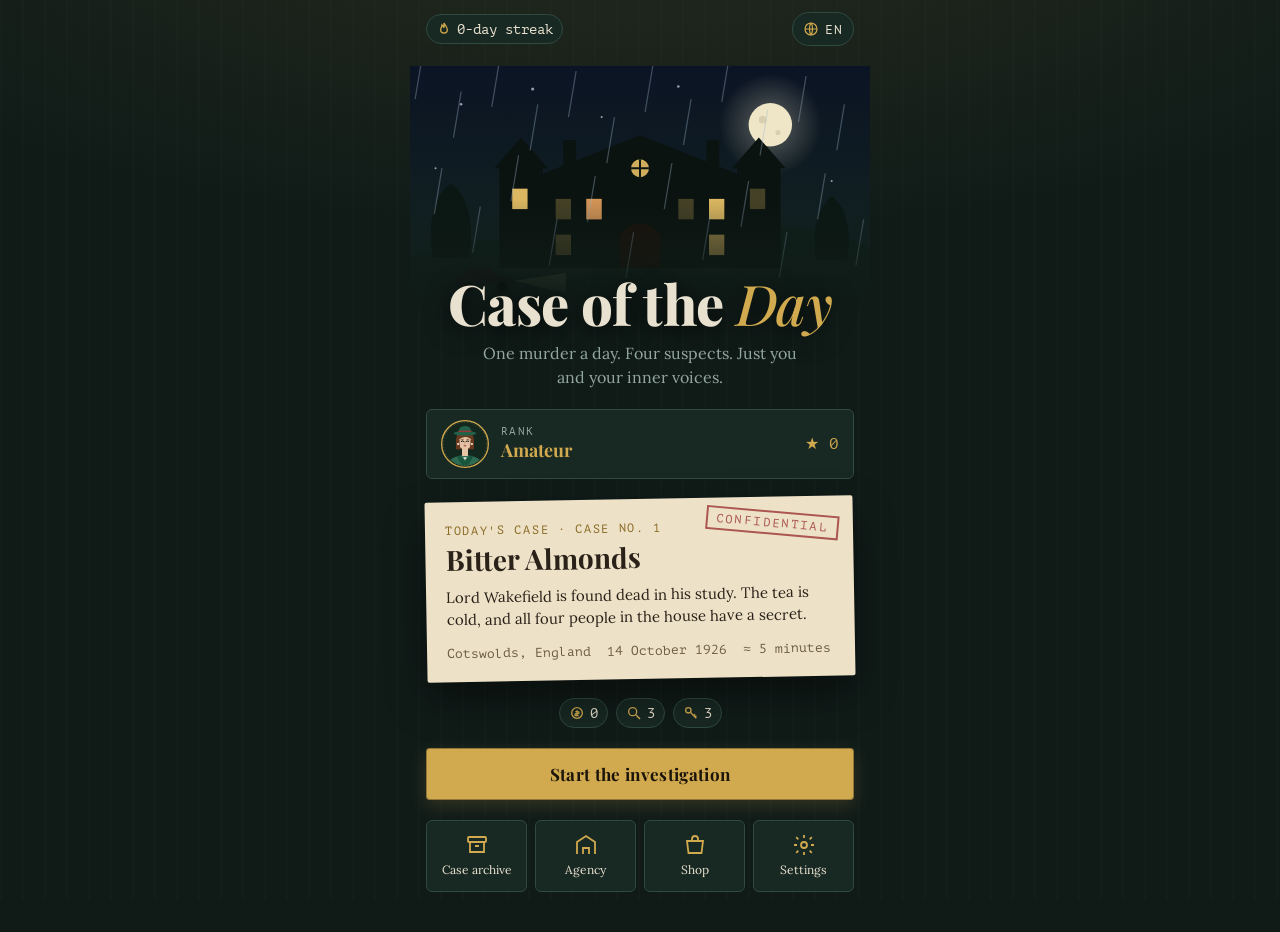
==== commit aebf639c: "Demo: feedback and stats receiver, privacy policy 25.10.2026 Stats are sent only after the player ta" ====
--- a/index.html
+++ b/index.html
@@ -2,11 +2,13 @@
 <meta name="viewport" content="width=device-width,initial-scale=1,viewport-fit=cover,user-scalable=no">
 <meta name="theme-color" content="#101b18">
 <title>Case of the Day</title>
-<style>:root{padding-top:env(safe-area-inset-top,0px);padding-bottom:env(safe-area-inset-bottom,0px)}body{margin:0;overscroll-behavior:none}img{max-width:100%}</style>
+<style>html{background:#101b18}:root{padding-top:env(safe-area-inset-top,0px);padding-bottom:env(safe-area-inset-bottom,0px)}body{margin:0;overscroll-behavior:none}img{max-width:100%}</style>
 <meta name="description" content="A cozy 1920s mystery: one new case every day. Search the scene, catch the lie, name the culprit. Free in your browser.">
 <meta property="og:title" content="Case of the Day">
 <meta property="og:description" content="A cozy 1920s mystery: one new case every day. Search the scene, catch the lie, name the culprit. Free in your browser.">
 <meta property="og:type" content="website">
+<meta property="og:url" content="https://frameoneproduction-hash.github.io/case-of-the-day/">
+<meta property="og:image" content="https://frameoneproduction-hash.github.io/case-of-the-day/og-image.png">
 <meta name="twitter:card" content="summary_large_image">
 <link rel="icon" type="image/png" href="icon.png">
 </head><body>
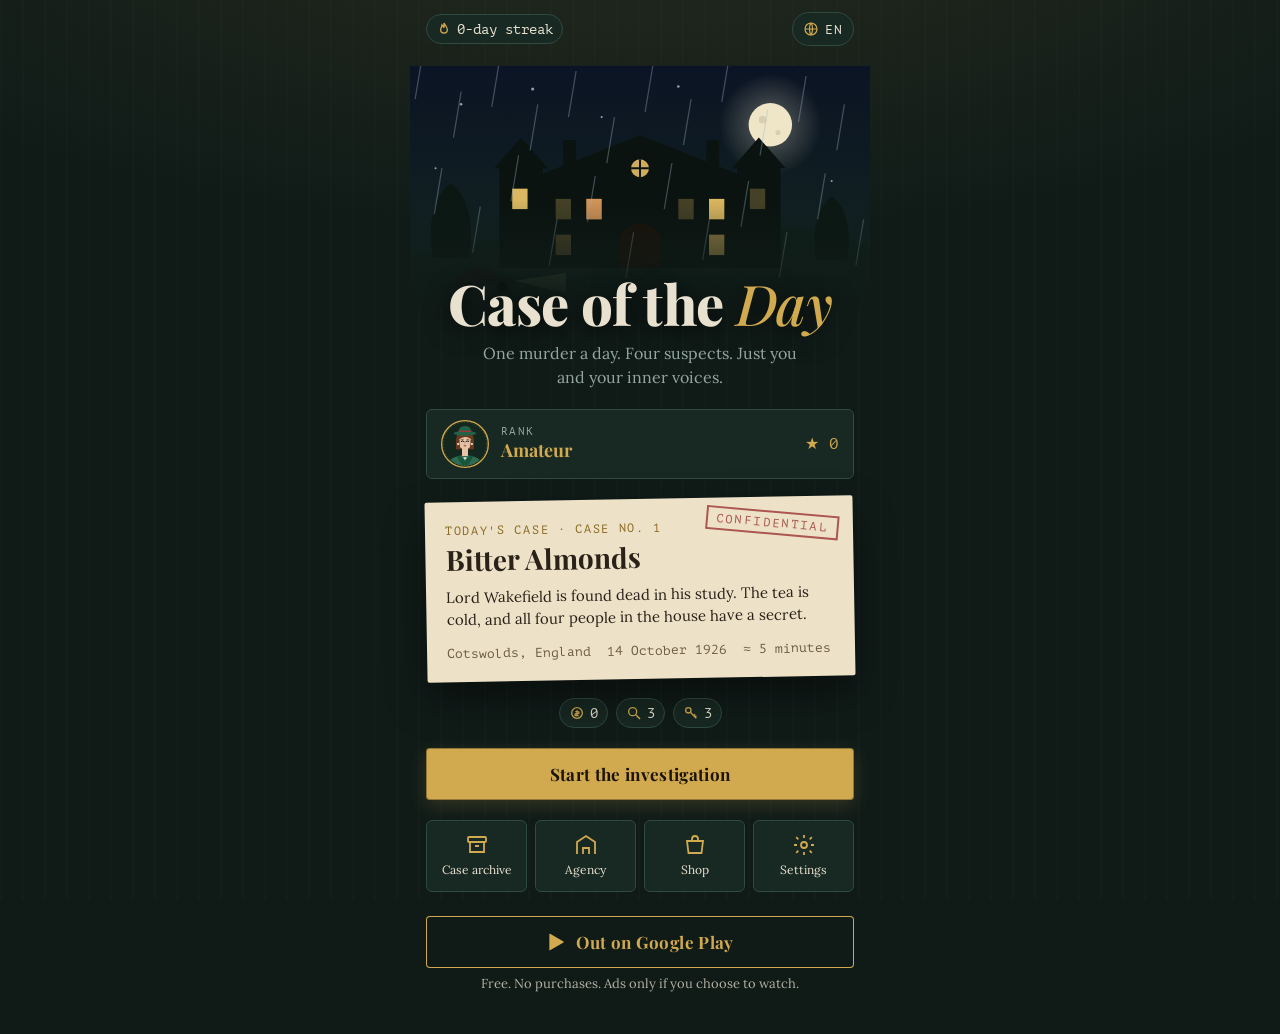
==== commit 94bfe403: "Demo: 'Out on Google Play' button under the home menu (5 languages, utm_source=demo) with 'Free. No " ====
--- a/index.html
+++ b/index.html
@@ -315,5 +315,6 @@
 
 <script src="js/demo-config.js"></script>
 <script src="js/game.js"></script>
+<script src="js/demo-play.js"></script>
 
 </body></html>
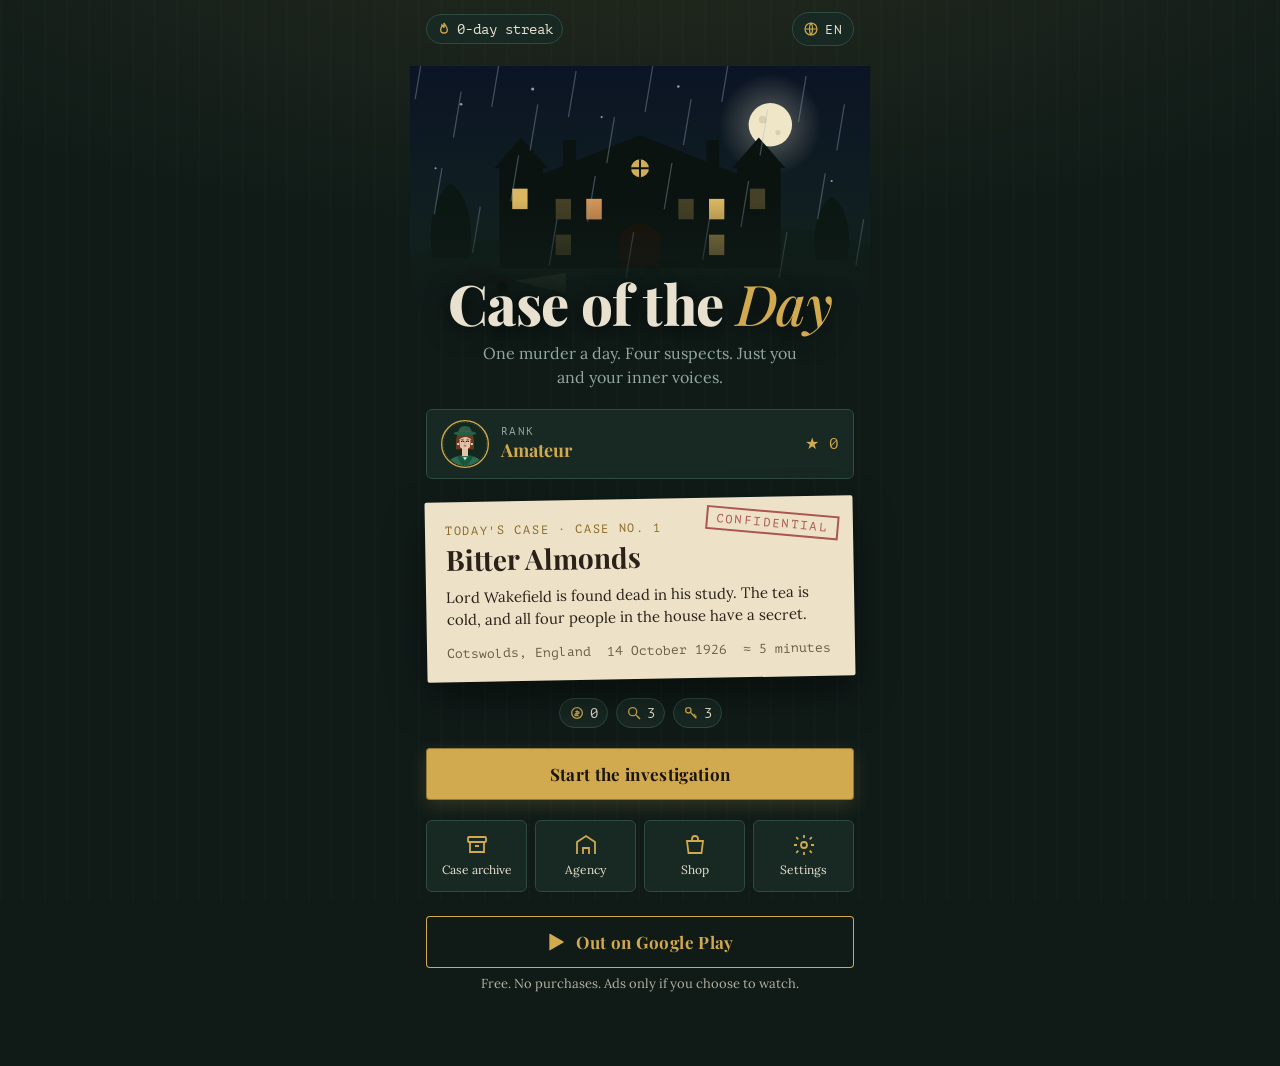
==== commit 6b66acab: "Demo rebuilt from master b8 (d865feb + build-demo 16.11): 54 cases, no purchases (shop: only today's" ====
--- a/index.html
+++ b/index.html
@@ -60,6 +60,7 @@
       <span class="chip"><svg viewBox="0 0 24 24" fill="none" stroke="currentColor" stroke-width="2"><circle cx="8" cy="8" r="4"/><path d="M11 11l9 9M16 16l2-2M18 18l2-2"/></svg><span id="home-keys">3</span></span>
     </div>
     <button class="btn wide" id="btn-daily"></button>
+    <button class="arch-hint" id="home-arch-hint" hidden></button>
     <div class="home-nav">
       <button class="icon-btn" id="btn-archive"><svg viewBox="0 0 24 24" fill="none" stroke="currentColor" stroke-width="1.8"><rect x="3" y="4" width="18" height="5" rx="1"/><path d="M5 9v10h14V9M10 13h4"/></svg><span data-i18n="archive"></span></button>
       <button class="icon-btn" id="btn-agency"><svg viewBox="0 0 24 24" fill="none" stroke="currentColor" stroke-width="1.8"><path d="M3 21V9l9-6 9 6v12"/><path d="M9 21v-6h6v6"/></svg><span data-i18n="agency"></span></button>
@@ -74,6 +75,7 @@
     <h2 style="font-size:30px" id="intro-title"></h2>
     <div class="narr" id="intro-text"></div>
     <div class="cast" id="intro-cast"></div>
+    <div class="howto" id="intro-howto" hidden></div>
     <div class="voice static" id="intro-voice"></div>
     <div id="intro-disguise"></div>
     <button class="btn wide" id="btn-enter" data-i18n="enter"></button>
@@ -83,7 +85,7 @@
   <!-- SEARCH -->
   <section id="s-search" hidden style="padding-top:0">
     <header class="topbar">
-      <button class="back" data-go="home" aria-label="Home">‹</button>
+      <button class="back" data-go="home" data-i18n-aria="home">‹</button>
       <h1 id="search-title"></h1>
       <div class="chips">
         <span class="timer" id="search-timer">1:15</span>
@@ -119,7 +121,7 @@
   <!-- HUB -->
   <section id="s-hub" hidden style="padding-top:0">
     <header class="topbar">
-      <button class="back" data-go="home" aria-label="Home">‹</button>
+      <button class="back" data-go="home" data-i18n-aria="home">‹</button>
       <h1 id="hub-title"></h1>
       <div class="chips">
         <button class="chip btnlike" id="hub-hint"><svg viewBox="0 0 24 24" fill="none" stroke="currentColor" stroke-width="2"><circle cx="10" cy="10" r="6"/><path d="m15 15 6 6"/></svg><span id="hub-hints">3</span></button>
@@ -159,11 +161,11 @@
     </div>
     <div class="attempts" id="attempts"></div>
     <div class="pick-grid" id="pick-sus"></div>
+    <div class="verdict" id="verdict" role="status" hidden></div>
     <div id="ev-wrap" hidden>
       <div class="prove-head"><h3 style="font-size:19px" data-i18n="prove"></h3><span id="prove-count">0 / 2</span></div>
       <div class="ev-list" id="pick-ev"></div>
     </div>
-    <div class="verdict" id="verdict" hidden></div>
     <button class="btn ghost wide" id="btn-ask-logic" data-act="ask-logic" data-i18n="askLogic" hidden></button>
     <button class="btn wide" id="btn-confirm" disabled data-i18n="confirm"></button>
     <button class="btn ghost wide" data-go="hub" data-i18n="back"></button>
@@ -172,12 +174,13 @@
   <!-- RESULT -->
   <section id="s-result" hidden>
     <div class="result-hero"><div id="r-portrait"></div><div class="stamp" id="r-stamp"></div></div>
-    <div class="stars" id="r-stars"></div>
+    <div class="stars" id="r-stars"></div><ul class="star-why" id="r-why"></ul>
     <div class="reward-row">
       <div class="reward"><b id="r-coins">0</b><span data-i18n="rCoins"></span></div>
       <div class="reward"><b id="r-time">0:00</b><span data-i18n="rTime"></span></div>
       <div class="reward"><b id="r-lies">0/0</b><span>💥</span></div>
     </div>
+    <p class="arch-note" id="r-arch" hidden></p>
     <div class="solution" id="r-solution"></div>
     <button class="btn wide" id="btn-double" data-act="double" hidden></button>
     <div class="share-box">
@@ -186,7 +189,7 @@
       <button class="btn" id="btn-share" data-i18n="shareBtn"></button>
     </div>
     <button class="agency-progress" id="r-agency" data-go="agency"></button>
-    <div class="countdown"><span data-i18n="nextIn"></span> <b id="r-next">--:--:--</b></div>
+    <div class="countdown" id="r-count"><span id="r-next-lbl" data-i18n="nextIn"></span> <b id="r-next">--:--:--</b></div>
     <div class="notif-ask" id="r-notif" hidden></div>
     <form class="feedback" id="fb">
       <h3 data-i18n="fbTitle"></h3>
@@ -204,7 +207,7 @@
   <!-- AGENCY -->
   <section id="s-agency" hidden style="padding-top:0">
     <header class="topbar">
-      <button class="back" data-go="home" aria-label="Home">‹</button>
+      <button class="back" data-go="home" data-i18n-aria="home">‹</button>
       <h1 data-i18n="agencyT"></h1>
       <div class="chips"><span class="chip"><svg viewBox="0 0 24 24" fill="none" stroke="currentColor" stroke-width="2"><circle cx="12" cy="12" r="8"/><path d="M12 8v8M9.5 10h4a1.5 1.5 0 0 1 0 3h-3a1.5 1.5 0 0 0 0 3h4"/></svg><span id="agency-coins">0</span></span></div>
     </header>
@@ -228,91 +231,63 @@
 <script src="js/platform.js"></script>
 <!-- Cases in the game. A new case is added here only after qa-tester ✅ (studio/design/case-pipeline.md); a file in cases/ alone does not reach players. -->
 <script src="cases/case001.js"></script>
-
 <script src="cases/case002.js"></script>
-
 <script src="cases/case003.js"></script>
-
 <script src="cases/case004.js"></script>
-
 <script src="cases/case005.js"></script>
-
 <script src="cases/case006.js"></script>
-
 <script src="cases/case007.js"></script>
-
 <script src="cases/case008.js"></script>
-
 <script src="cases/case009.js"></script>
-
 <script src="cases/case010.js"></script>
-
 <script src="cases/case011.js"></script>
-
 <script src="cases/case012.js"></script>
-
 <script src="cases/case013.js"></script>
-
 <script src="cases/case014.js"></script>
-
 <script src="cases/case015.js"></script>
-
 <script src="cases/case016.js"></script>
-
 <script src="cases/case017.js"></script>
-
 <script src="cases/case018.js"></script>
-
 <script src="cases/case019.js"></script>
-
 <script src="cases/case020.js"></script>
-
 <script src="cases/case021.js"></script>
-
 <script src="cases/case022.js"></script>
-
 <script src="cases/case023.js"></script>
-
 <script src="cases/case024.js"></script>
-
 <script src="cases/case025.js"></script>
-
 <script src="cases/case026.js"></script>
-
 <script src="cases/case027.js"></script>
-
 <script src="cases/case028.js"></script>
-
 <script src="cases/case029.js"></script>
-
 <script src="cases/case030.js"></script>
-
 <script src="cases/case031.js"></script>
-
 <script src="cases/case032.js"></script>
-
 <script src="cases/case033.js"></script>
-
 <script src="cases/case034.js"></script>
-
 <script src="cases/case035.js"></script>
-
 <script src="cases/case036.js"></script>
-
 <script src="cases/case037.js"></script>
-
 <script src="cases/case038.js"></script>
-
 <script src="cases/case039.js"></script>
-
 <script src="cases/case040.js"></script>
-
 <script src="cases/case041.js"></script>
-
 <script src="cases/case042.js"></script>
-
 <script src="cases/case043.js"></script>
-
+<script src="cases/case044.js"></script>
+ 
+<script src="cases/case045.js"></script>
+ 
+<script src="cases/case046.js"></script>
+ 
+<script src="cases/case047.js"></script>
+ 
+<script src="cases/case048.js"></script>
+<script src="cases/case049.js"></script>
+<script src="cases/case050.js"></script>
+<script src="cases/case051.js"></script>
+<script src="cases/case052.js"></script>
+<script src="cases/case053.js"></script>
+<script src="cases/case054.js"></script>
 <script src="js/demo-config.js"></script>
 <script src="js/game.js"></script>
 <script src="js/demo-play.js"></script>
--- a/css/app.css
+++ b/css/app.css
@@ -34,7 +34,7 @@
 a { color: inherit; }
 button:focus-visible, textarea:focus-visible, a:focus-visible, input:focus-visible + i { outline: 2px solid var(--brass); outline-offset: 2px; }
 .app { max-width: 460px; margin: 0 auto; min-height: 100%; padding-inline: 16px; position: relative; }
-section { padding-block: 16px 40px; }
+section { padding-block: 16px 72px; } /* the bottom toast must not cover the last line (independent run 29.10) */
 .eyebrow { font: 12px/1.2 var(--font-mono); letter-spacing: .14em; text-transform: uppercase; color: var(--brass); }
 h1, h2, h3 { font-family: var(--font-display); text-wrap: balance; margin: 0; line-height: 1.15; }
 .stack { display: grid; gap: 10px; margin-top: 18px; }
@@ -76,7 +76,7 @@
 .case-card p { margin: 10px 0 0; font-size: 15px; }
 .case-meta { display: flex; flex-wrap: wrap; gap: 6px 16px; margin-top: 14px; font: 13px var(--font-mono); color: #6b5a44; }
 .home-stats { display: flex; justify-content: center; gap: 8px; flex-wrap: wrap; }
-.home-nav { display: grid; grid-template-columns: repeat(4, 1fr); gap: 8px; }
+.home-nav { display: grid; grid-auto-flow: column; grid-auto-columns: 1fr; gap: 8px; } /* 4 buttons, or 3 when the shop is hidden (monetization off) */
 .home-nav .icon-btn { font-size: 12px; padding-inline: 2px; }
 .rank-card { display: flex; align-items: center; gap: 12px; text-align: left; background: var(--panel); border: 1px solid var(--line); border-radius: 6px; padding: 10px 14px; }
 .rank-card .portrait { width: 48px; height: 48px; }
@@ -240,6 +240,7 @@
   clip-path: polygon(0 8%, 4% 0, 12% 6%, 22% 0, 35% 7%, 48% 1%, 60% 6%, 73% 0, 86% 7%, 96% 1%, 100% 9%, 100% 92%, 95% 100%, 84% 94%, 70% 100%, 57% 93%, 44% 100%, 30% 94%, 18% 100%, 7% 94%, 0 100%);
   background-image: radial-gradient(120% 140% at 100% 50%, rgba(60,30,10,.35), transparent 30%);
 }
+.strip.nope, .bubble.nope { animation: shake .3s 2; } /* wrong order after enough moves (minigames.js); the same wrong objection again (game.js) */
 .strip.picked { transform: rotate(0) scale(1.03); box-shadow: 0 0 0 3px var(--brass); }
 .strip.done { transform: rotate(0); }
 
@@ -287,9 +288,11 @@
 .voice .what { margin-top: 4px; font-size: 16px; }
 .voice .obj { font: 700 15px var(--font-display); color: var(--fg); }
 .voice .more { margin-top: 8px; font: 12px var(--font-mono); color: var(--muted); text-align: right; }
+.voice.pass { pointer-events: none; } /* search: taps reach the props under the bubble (game.js nextVoice) */
 .voice.static { animation: none; --v: var(--intuition); }
 @keyframes rise { from { transform: translateY(14px); opacity: 0 } to { transform: none; opacity: 1 } }
-.toast { position: fixed; left: 50%; top: calc(16px + env(safe-area-inset-top, 0px)); transform: translateX(-50%); z-index: 60; background: var(--brass); color: #1a140a; padding: 10px 16px; border-radius: 99px; font: 600 14px var(--font-body); box-shadow: 0 10px 24px rgba(0,0,0,.4); animation: rise .2s ease-out; max-width: calc(100% - 32px); text-align: center; }
+/* Bottom of the screen, under the voice bubbles: at the top it covered the screen titles. Taps go through it. */
+.toast { position: fixed; left: 50%; bottom: calc(20px + env(safe-area-inset-bottom, 0px)); pointer-events: none; transform: translateX(-50%); z-index: 60; background: var(--brass); color: #1a140a; padding: 10px 16px; border-radius: 99px; font: 600 14px var(--font-body); box-shadow: 0 10px 24px rgba(0,0,0,.4); animation: rise .2s ease-out; max-width: calc(100% - 32px); text-align: center; }
 
 /* ---------- Sheets ---------- */
 .overlay { position: fixed; inset: 0; z-index: 30; background: rgba(5,10,9,.72); display: flex; align-items: flex-end; justify-content: center; }
@@ -301,6 +304,7 @@
 .sheet-head .portrait { width: 72px; height: 72px; }
 .close { background: none; border: 1px solid var(--line); width: 40px; height: 40px; border-radius: 99px; color: var(--muted); font-size: 20px; line-height: 1; flex-shrink: 0; }
 .log { display: grid; gap: 10px; margin: 16px 0; }
+.sheet::after { content: ""; display: block; height: 48px; } /* room under the last line for a toast at the bottom ("Noted", clue names) */
 .bubble { padding: 10px 14px; border-radius: 4px; font-size: 15px; }
 .bubble.q { justify-self: end; max-width: 85%; background: var(--brass-soft); font-style: italic; }
 .bubble.a { max-width: 92%; background: var(--panel-2); }
@@ -440,4 +444,43 @@
 .gift-line .done { font: 13px var(--font-mono); color: var(--brass); }
 .offer-banner span { font: 13px var(--font-mono); color: var(--brass); }
 .ev.hinted { box-shadow: 0 0 0 3px var(--logic); }
+.ev.hit { box-shadow: 0 0 0 3px var(--ok, #6fbf8a); } /* the piece that hit home on the last try stays chosen */
 .agency-progress.cta { border-style: solid; background: linear-gradient(135deg, rgba(209,169,78,.25), var(--panel)); animation: glow 1.4s ease-in-out infinite alternate; }
+.snow { animation: snow 6s linear infinite; }
+@keyframes snow { from { transform: translate(0, -26px) } to { transform: translate(-6px, 0) } }
+
+/* Case 001: how a case goes, four steps on the intro (game.js renderIntro) */
+.howto { margin: 16px 0; padding: 12px 14px; border: 1px solid var(--line); border-radius: 6px; background: var(--panel); }
+.howto ol { list-style: none; margin: 8px 0 0; padding: 0; display: grid; gap: 8px; counter-reset: how; }
+.howto li { display: flex; align-items: center; gap: 10px; counter-increment: how; }
+.howto li span { flex: 0 0 30px; height: 30px; display: grid; place-items: center; border-radius: 50%; background: #0b1311; border: 1px solid var(--brass); font-size: 15px; }
+#r-count .small-btn { margin-left: 6px; }
+.clock-pend { transform-box: fill-box; transform-origin: 50% 0; animation: pend 2.4s ease-in-out infinite alternate; }
+@keyframes pend { from { transform: rotate(-5deg) } to { transform: rotate(5deg) } }
+/* Home, no keys left: unsolved archive cases (game.js renderHome) */
+.arch-hint { display: block; width: 100%; margin-top: 8px; background: none; border: 0; color: var(--muted); font: 14px var(--font-body); text-decoration: underline; text-underline-offset: 3px; cursor: pointer; }
+/* Independent run 27.10: the close button of a long sheet (interrogation) stays on screen */
+.sheet > .sheet-head { position: sticky; top: -18px; z-index: 3; margin: -18px -16px 0; padding: 18px 16px 10px; background: var(--panel); }
+/* six flasks in one row instead of 5 + 1 */
+.tubes.n6 { gap: 8px; flex-wrap: nowrap; }
+.tubes.n6 .tube { width: 40px; }
+/* EN "TODAY'S CASE · CASE NO. 13" ran under the CONFIDENTIAL stamp */
+#home-case .eyebrow { padding-right: 120px; }
+/* Result of an archive case: the streak counts only the case of the day (game.js renderResult) */
+.arch-note { margin: 6px 0 0; text-align: center; font-size: 13px; color: var(--muted); }
+/* Shop: key and magnifier for an ad, first rows (game.js shopAdRows) */
+.shop-list.ad-rows { margin-bottom: 10px; }
+/* Home: today's case is done — status and the countdown to the next one (game.js renderHome) */
+.case-done { margin-top: 10px; padding-top: 8px; border-top: 1px dashed rgba(0,0,0,.25); font: 13px var(--font-mono); }
+.case-done.ok b { color: #2f6b45; }
+.case-done.fail b { color: var(--oxblood); }
+/* Result: why this many stars (game.js renderResult) */
+.star-why { list-style: none; margin: 6px auto 0; padding: 0; display: grid; gap: 2px; justify-content: center; font-size: 13px; color: var(--muted); }
+.star-why li.ok::before { content: "✓ " / ""; color: #6fb38a; }
+.star-why li.no::before { content: "✗ " / ""; color: var(--oxblood); }
+/* Text for screen readers only (result ✓/✗) */
+.sr-only { position: absolute; width: 1px; height: 1px; padding: 0; margin: -1px; overflow: hidden; clip: rect(0 0 0 0); white-space: nowrap; border: 0; }
+/* Home: "Case No. 6" never splits (EN wrapped the number) */
+.nowrap { white-space: nowrap; }
+/* ✓/✗ have empty alt text (content "…" / ""): the screen reader reads only the words */
+.star-why li.note { margin-top: 2px; font-style: italic; }
